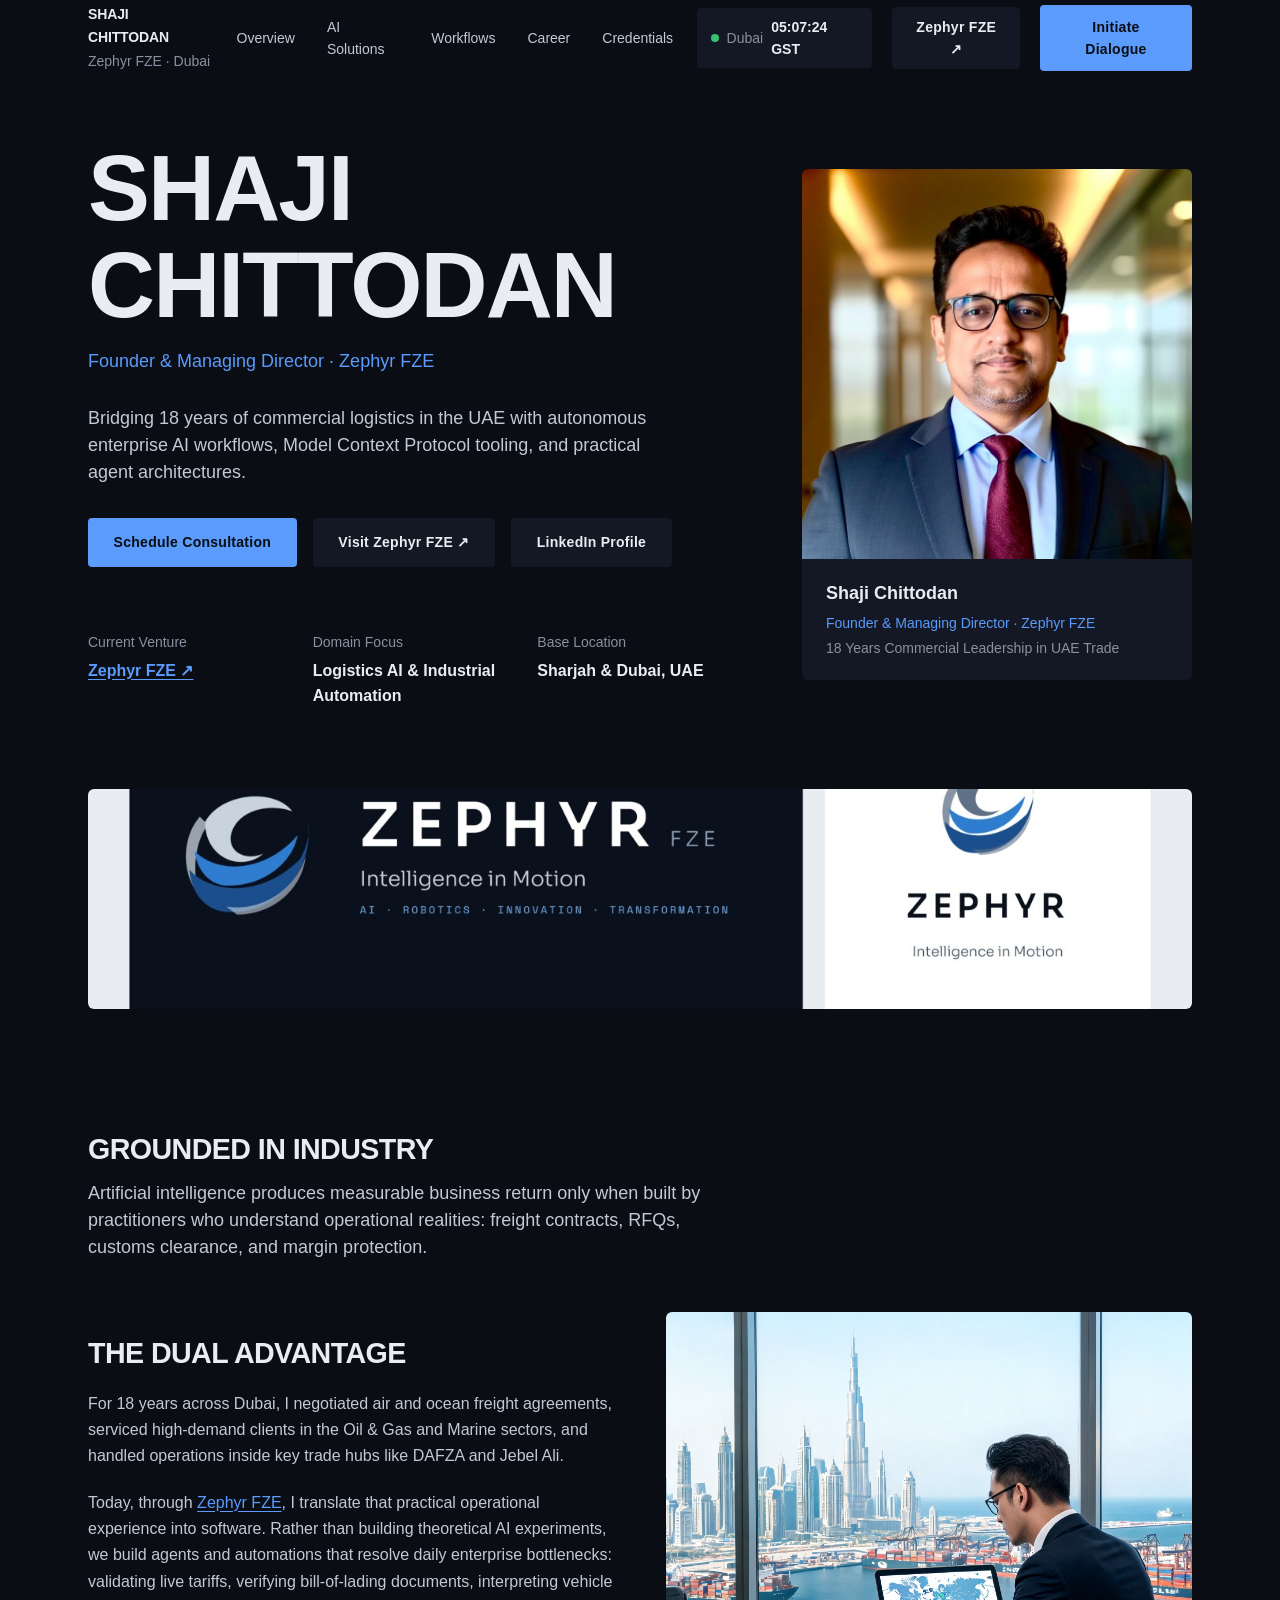
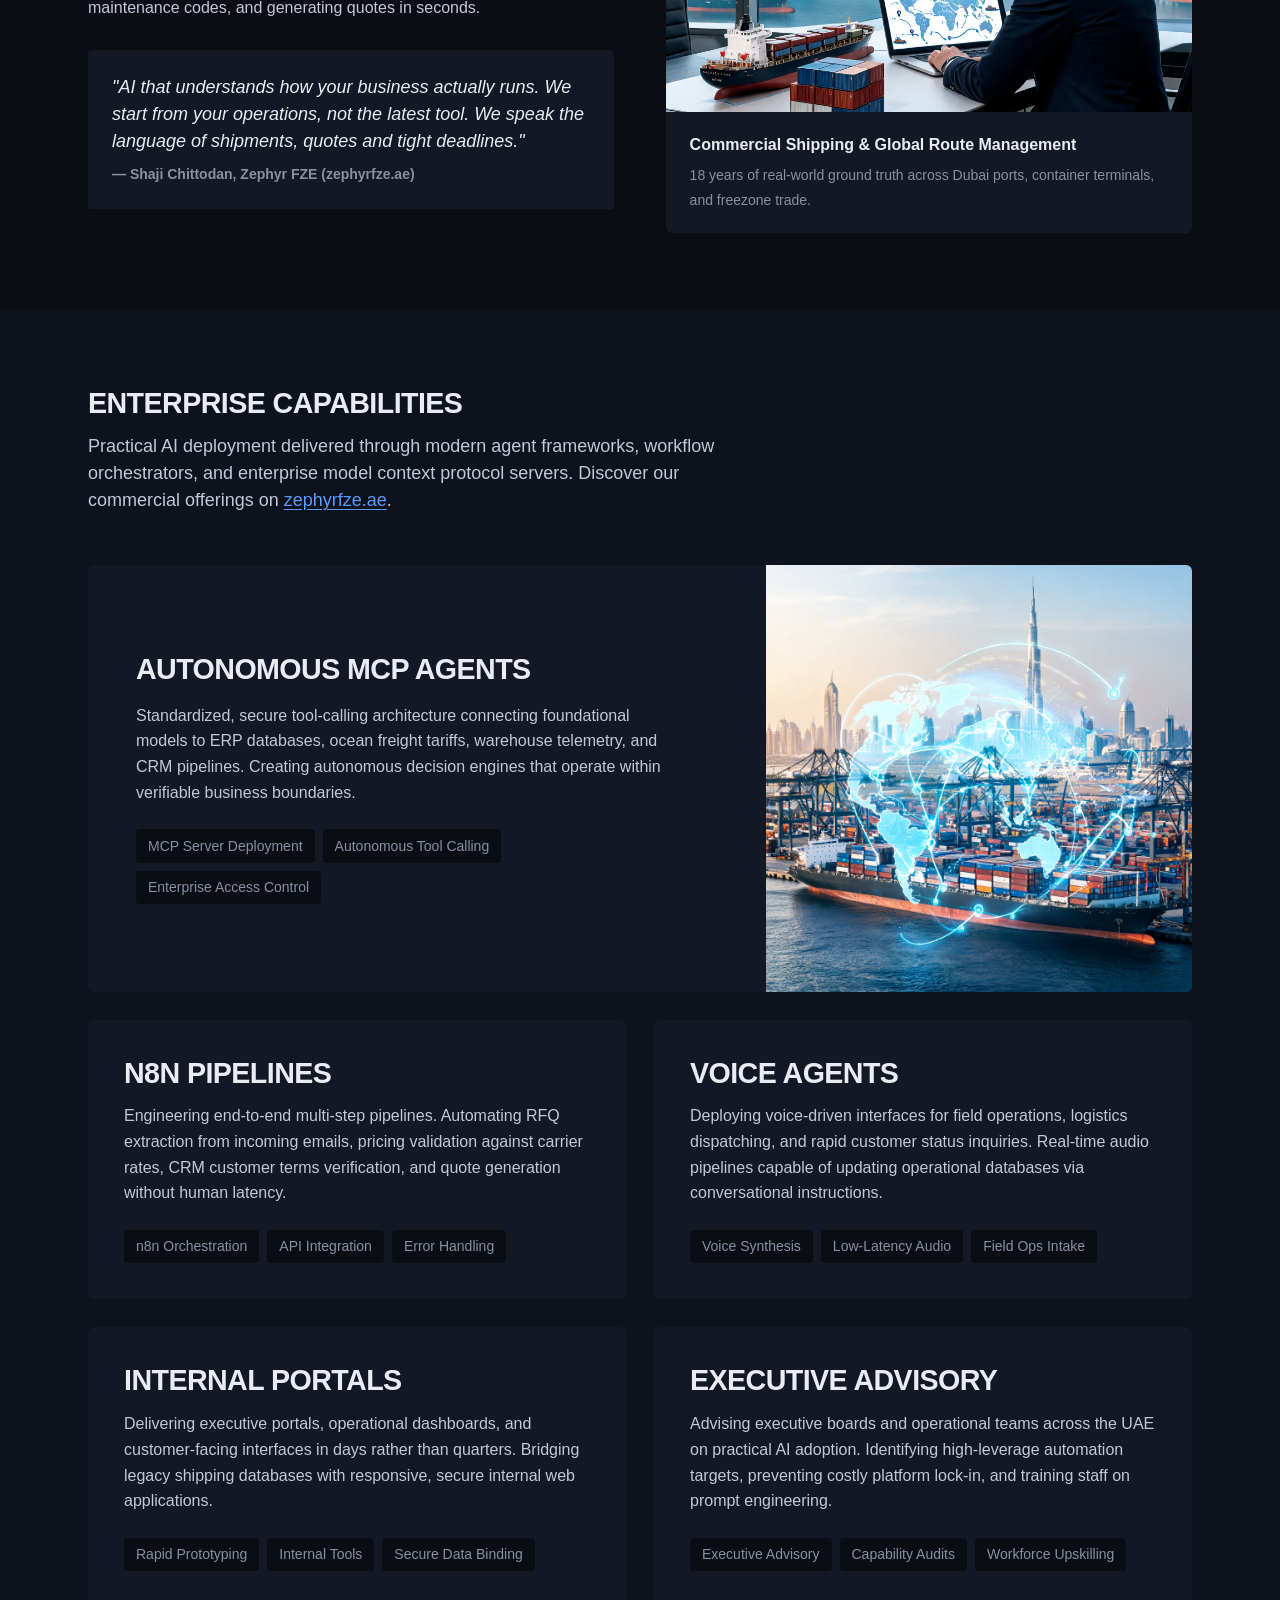
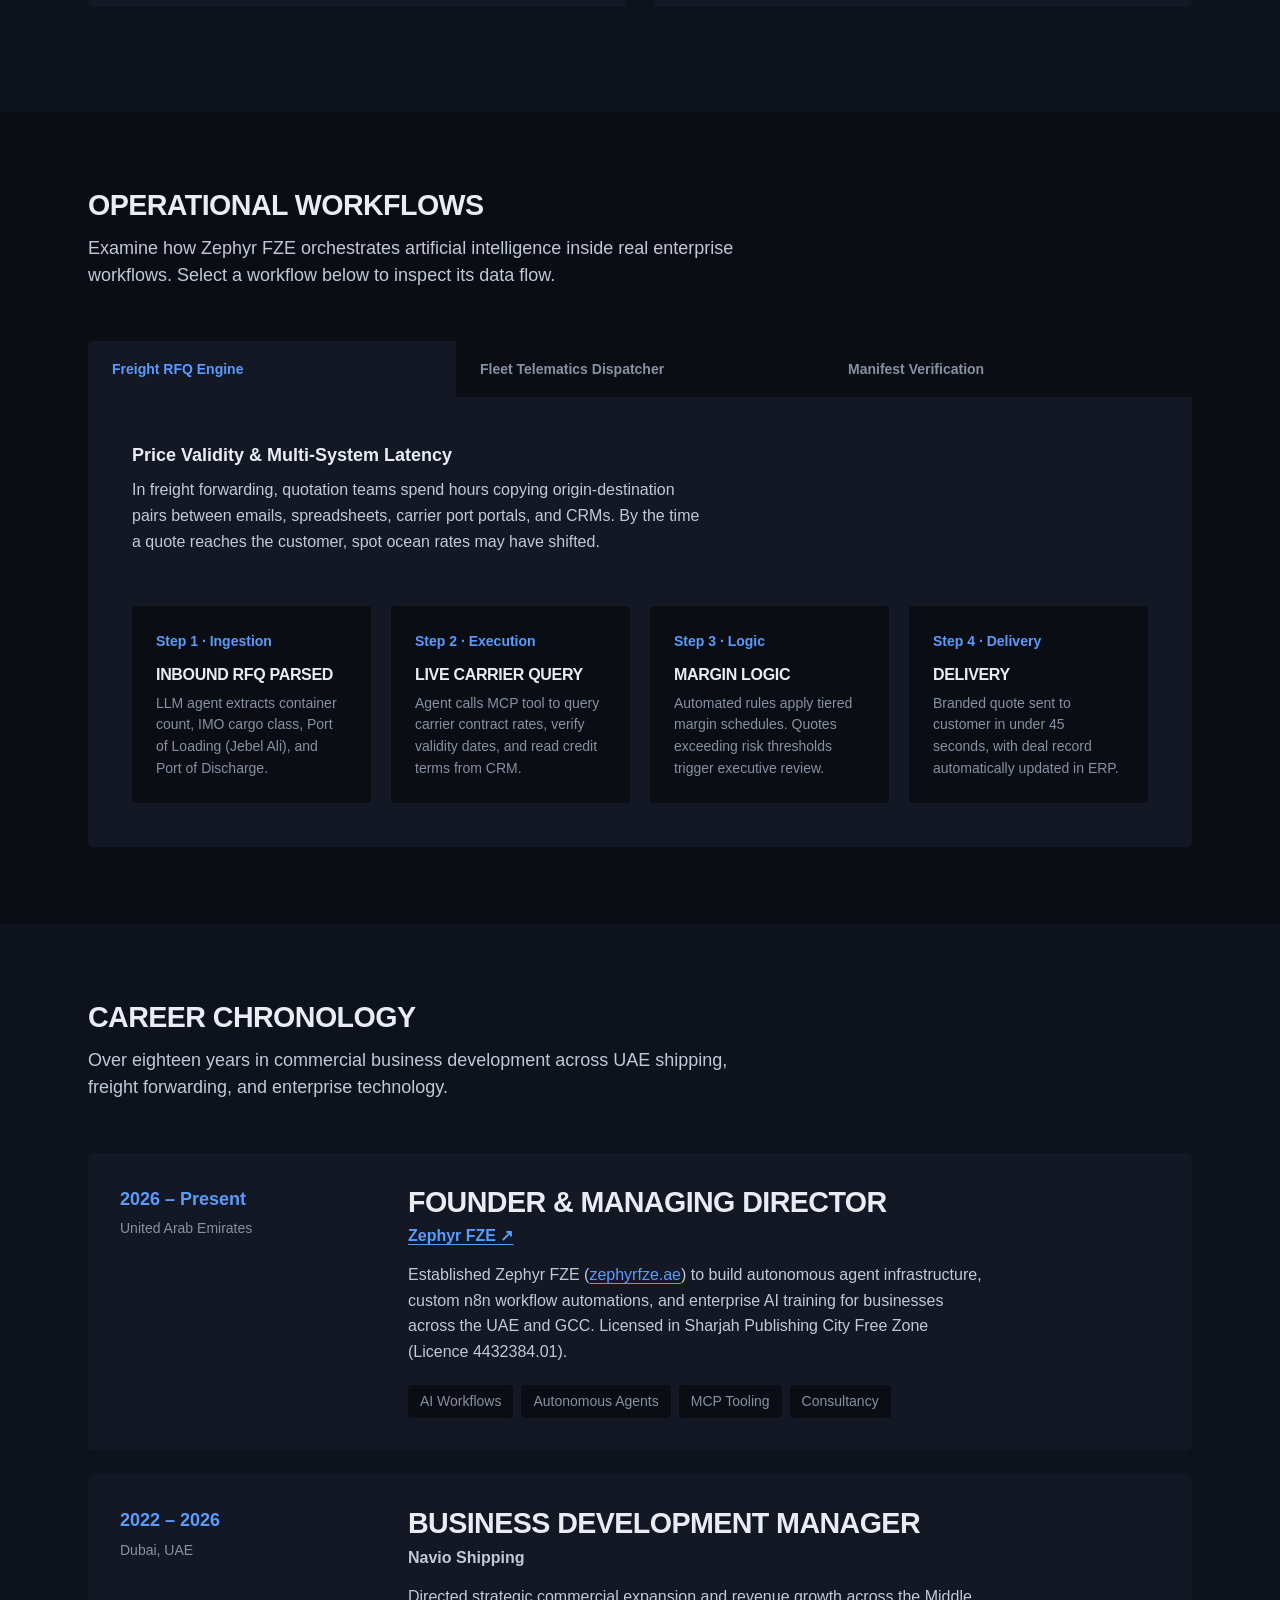
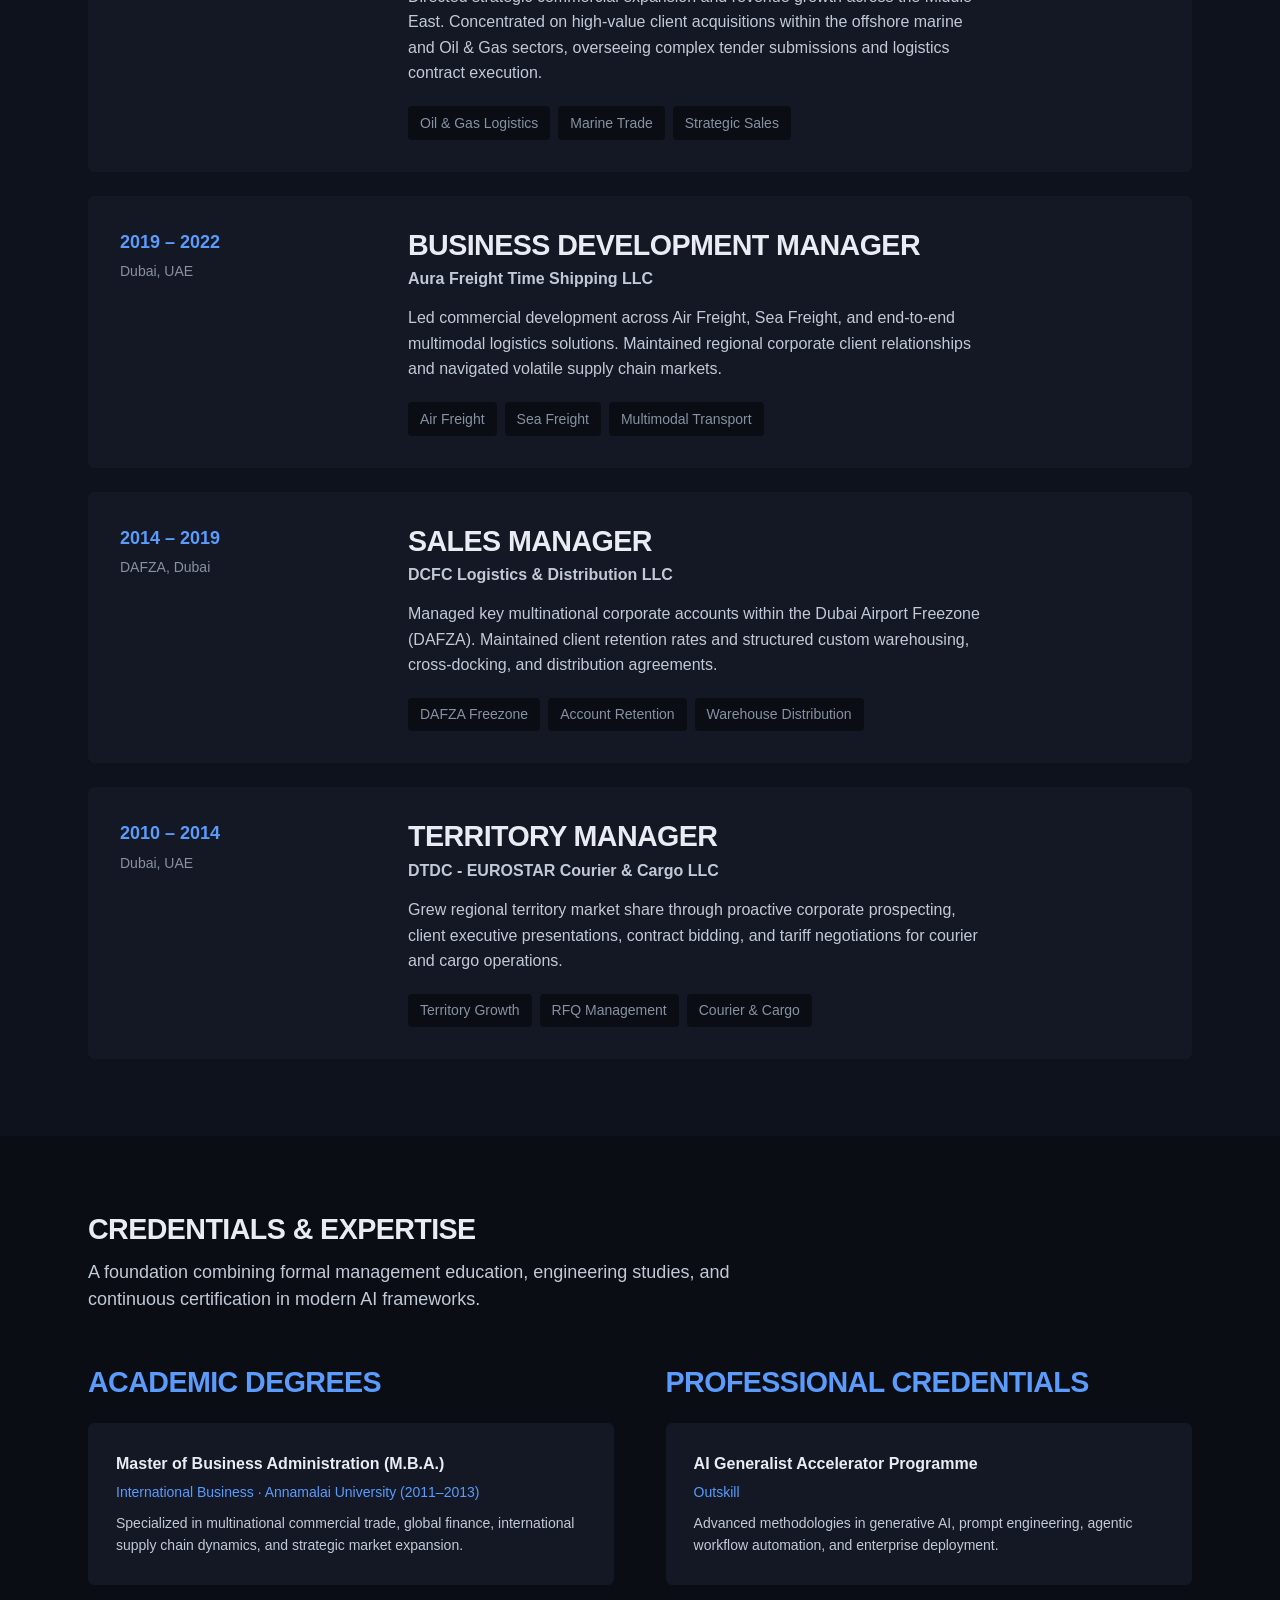
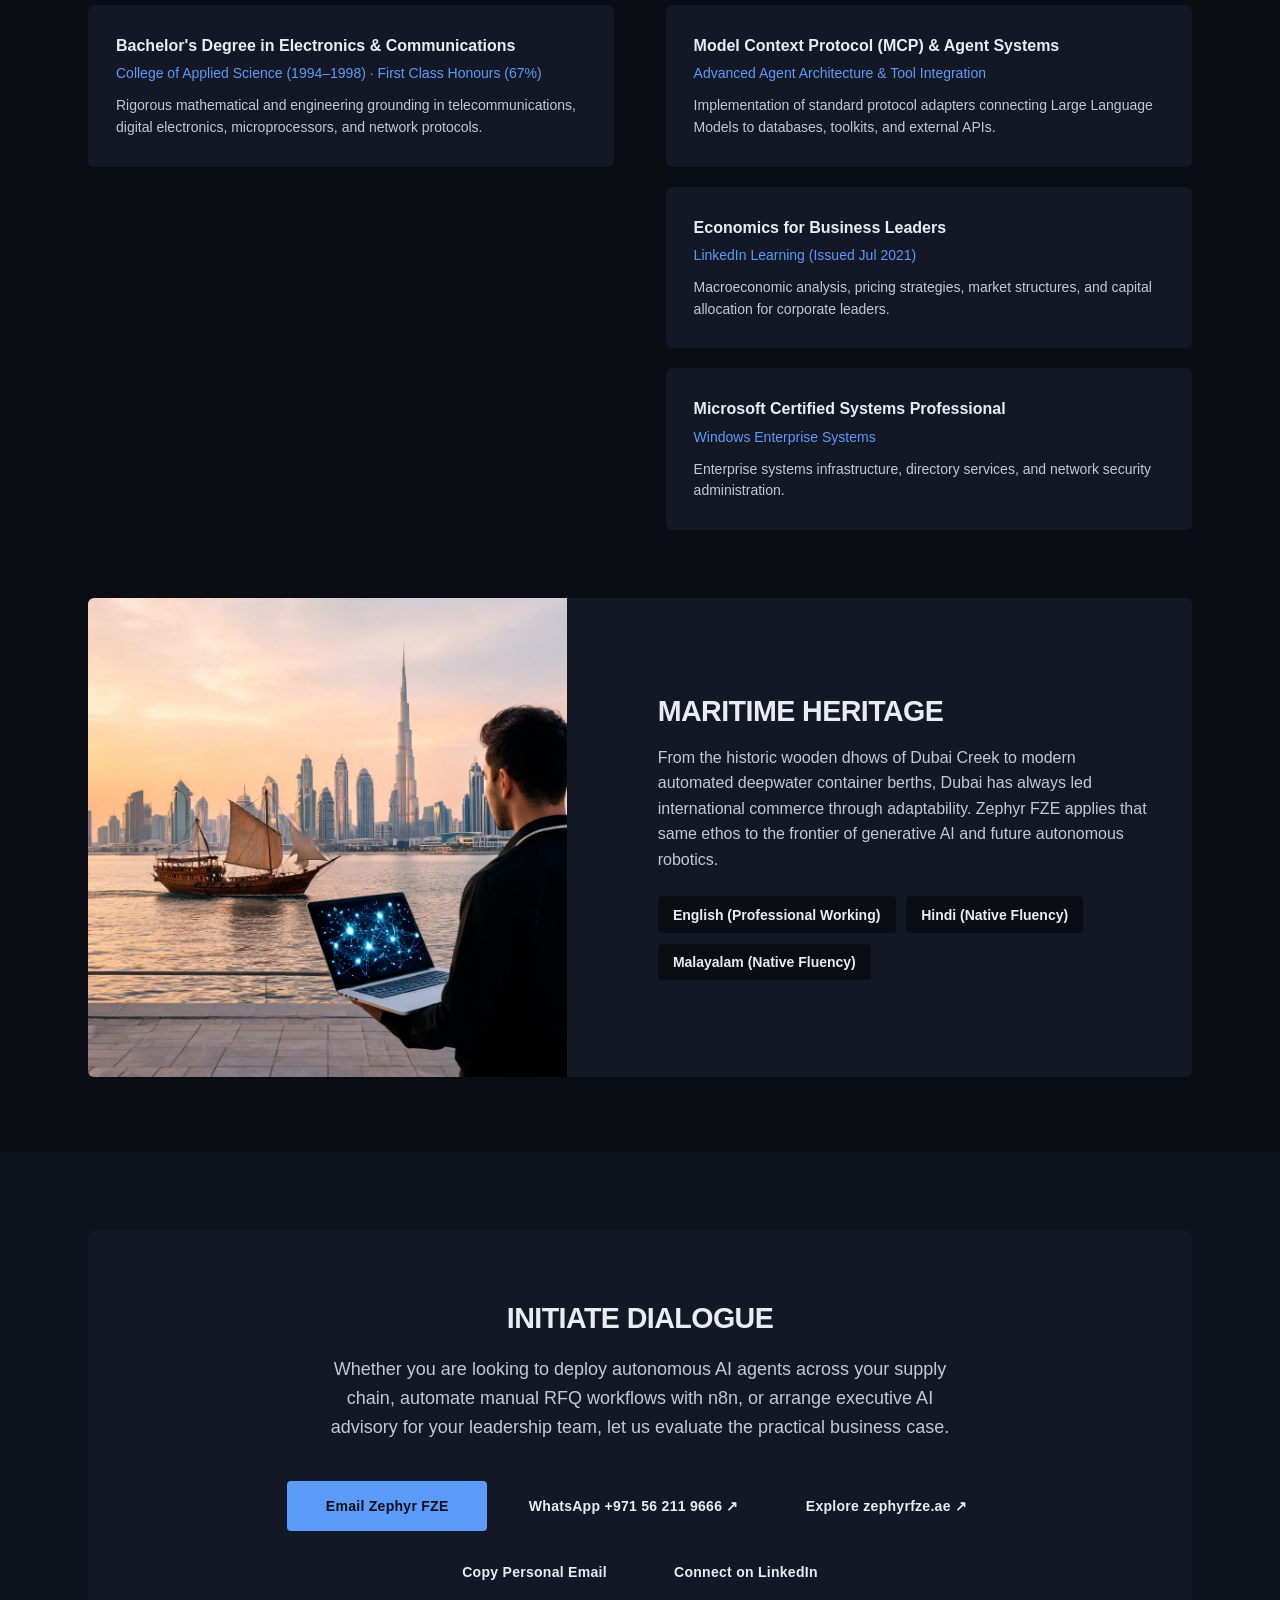
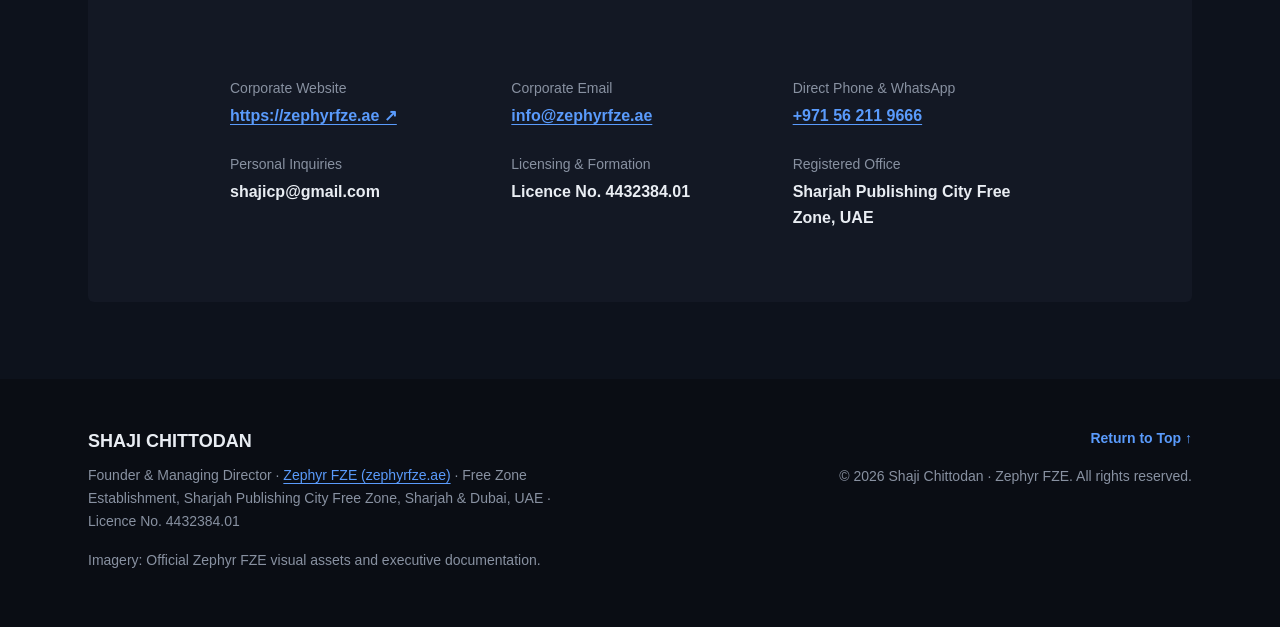
==== index.html @ 0ccccf5f "Initial portfolio commit" ====
<!DOCTYPE html>
<html lang="en">
<head>
  <meta charset="UTF-8">
  <meta name="viewport" content="width=device-width, initial-scale=1.0">
  <title>Shaji Chittodan | Founder & Managing Director, Zephyr FZE</title>
  <meta name="description" content="Portfolio of Shaji Chittodan: Founder of Zephyr FZE (https://zephyrfze.ae). Synthesizing 18 years of UAE logistics, maritime trade, and supply chain leadership with practical enterprise AI agents, automation, and workforce training.">
  
  <link rel="preconnect" href="https://api.fontshare.com">
  <link rel="preconnect" href="https://cdn.fontshare.com" crossorigin>
  <link href="https://api.fontshare.com/v2/css?f[]=panchang@700&display=swap" rel="stylesheet">
  <link href="https://api.fontshare.com/v2/css?f[]=switzer@400,500,600,700&display=swap" rel="stylesheet">
  
  <link rel="stylesheet" href="styles.css">
</head>
<body>

  <!-- Top Navigation Bar -->
  <header class="site-header">
    <div class="site-container header-inner">
      <a href="#hero" class="brand-link" aria-label="Shaji Chittodan Home">
        <span class="brand-title">SHAJI CHITTODAN</span>
        <span class="brand-sub">Zephyr FZE · Dubai</span>
      </a>

      <nav class="main-nav" aria-label="Main Navigation">
        <a href="#overview" class="nav-link">Overview</a>
        <a href="#systems" class="nav-link">AI Solutions</a>
        <a href="#workflows" class="nav-link">Workflows</a>
        <a href="#trajectory" class="nav-link">Career</a>
        <a href="#credentials" class="nav-link">Credentials</a>
      </nav>

      <div class="header-actions">
        <div class="time-widget" title="Current time in Dubai, United Arab Emirates">
          <span class="time-status-dot" aria-hidden="true"></span>
          <span class="time-city">Dubai</span>
          <time id="dubai-clock" class="time-digits">--:-- GST</time>
        </div>
        <a href="https://zephyrfze.ae" target="_blank" rel="noopener noreferrer" class="btn btn-secondary zephyr-btn">Zephyr FZE ↗</a>
        <a href="#contact" class="btn btn-primary nav-cta">Initiate Dialogue</a>
        <button class="mobile-toggle" id="mobile-toggle" aria-label="Toggle navigation menu" aria-expanded="false">
          <span class="toggle-bar"></span>
          <span class="toggle-bar"></span>
        </button>
      </div>
    </div>
  </header>

  <!-- Mobile Menu Drawer -->
  <div class="mobile-drawer" id="mobile-drawer" aria-hidden="true">
    <div class="site-container mobile-drawer-inner">
      <nav class="mobile-nav">
        <a href="#overview" class="mobile-link">Overview</a>
        <a href="#systems" class="mobile-link">AI Solutions</a>
        <a href="#workflows" class="mobile-link">Workflows</a>
        <a href="#trajectory" class="mobile-link">Career</a>
        <a href="#credentials" class="mobile-link">Credentials</a>
        <a href="https://zephyrfze.ae" target="_blank" rel="noopener noreferrer" class="mobile-link">Visit Zephyr FZE ↗</a>
        <a href="#contact" class="btn btn-primary mobile-cta">Initiate Dialogue</a>
      </nav>
    </div>
  </div>

  <main>
    <!-- Hero Section -->
    <section id="hero" class="hero-section">
      <div class="site-container hero-grid">
        <div class="hero-content">
          <h1 class="hero-title">SHAJI CHITTODAN</h1>
          <p class="hero-subtitle">Founder &amp; Managing Director · Zephyr FZE</p>
          <p class="hero-statement">
            Bridging 18 years of commercial logistics in the UAE with autonomous enterprise AI workflows, Model Context Protocol tooling, and practical agent architectures.
          </p>
          <div class="hero-actions">
            <a href="#contact" class="btn btn-primary">Schedule Consultation</a>
            <a href="https://zephyrfze.ae" target="_blank" rel="noopener noreferrer" class="btn btn-secondary">Visit Zephyr FZE ↗</a>
            <a href="https://www.linkedin.com/in/shaji-chittodan-1b359123/" target="_blank" rel="noopener noreferrer" class="btn btn-secondary">LinkedIn Profile</a>
          </div>
          <div class="hero-meta-strip">
            <div class="meta-item">
              <span class="meta-label">Current Venture</span>
              <span class="meta-val"><a href="https://zephyrfze.ae" target="_blank" rel="noopener noreferrer" class="inline-link">Zephyr FZE ↗</a></span>
            </div>
            <div class="meta-item">
              <span class="meta-label">Domain Focus</span>
              <span class="meta-val">Logistics AI & Industrial Automation</span>
            </div>
            <div class="meta-item">
              <span class="meta-label">Base Location</span>
              <span class="meta-val">Sharjah &amp; Dubai, UAE</span>
            </div>
          </div>
        </div>

        <div class="hero-visual">
          <div class="profile-card">
            <div class="profile-image-wrap">
              <img src="assets/shaji-profile.png" width="800" height="800" alt="Shaji Chittodan, Founder and Managing Director of Zephyr FZE" class="profile-img">
            </div>
            <div class="profile-caption">
              <div class="caption-name">Shaji Chittodan</div>
              <div class="caption-role">Founder & Managing Director · Zephyr FZE</div>
              <div class="caption-location">18 Years Commercial Leadership in UAE Trade</div>
            </div>
          </div>
        </div>
      </div>
    </section>

    <!-- Company Identity Banner -->
    <section class="banner-strip-section" aria-label="Zephyr FZE Official Identity">
      <div class="site-container">
        <a href="https://zephyrfze.ae" target="_blank" rel="noopener noreferrer" class="banner-link-wrapper" title="Open Zephyr FZE official website">
          <div class="banner-frame">
            <img src="assets/zephyr-banner.jpg" width="1400" height="350" alt="Zephyr FZE - Intelligence in Motion - AI, Robotics, Innovation, Transformation" class="banner-img" loading="lazy">
          </div>
        </a>
      </div>
    </section>

    <!-- Section 1: Overview & Industrial Grounding -->
    <section id="overview" class="section-block">
      <div class="site-container">
        <div class="section-header-split">
          <h2 class="section-heading">GROUNDED IN INDUSTRY</h2>
          <p class="section-intro">
            Artificial intelligence produces measurable business return only when built by practitioners who understand operational realities: freight contracts, RFQs, customs clearance, and margin protection.
          </p>
        </div>

        <div class="overview-grid">
          <div class="narrative-panel">
            <h3 class="panel-heading">THE DUAL ADVANTAGE</h3>
            <p class="panel-copy">
              For 18 years across Dubai, I negotiated air and ocean freight agreements, serviced high-demand clients in the Oil & Gas and Marine sectors, and handled operations inside key trade hubs like DAFZA and Jebel Ali.
            </p>
            <p class="panel-copy">
              Today, through <a href="https://zephyrfze.ae" target="_blank" rel="noopener noreferrer" class="inline-link">Zephyr FZE</a>, I translate that practical operational experience into software. Rather than building theoretical AI experiments, we build agents and automations that resolve daily enterprise bottlenecks: validating live tariffs, verifying bill-of-lading documents, interpreting vehicle maintenance codes, and generating quotes in seconds.
            </p>
            <div class="quote-box">
              <p class="quote-text">
                "AI that understands how your business actually runs. We start from your operations, not the latest tool. We speak the language of shipments, quotes and tight deadlines."
              </p>
              <cite class="quote-cite">— Shaji Chittodan, Zephyr FZE (zephyrfze.ae)</cite>
            </div>
          </div>

          <div class="editorial-media-panel">
            <div class="media-frame">
              <img src="assets/logistics-executive-office.jpg" width="1024" height="1024" alt="Commercial logistics executive managing global maritime shipping operations overlooking Dubai port" loading="lazy" class="editorial-img">
              <div class="media-caption">
                <span class="media-title">Commercial Shipping & Global Route Management</span>
                <span class="media-desc">18 years of real-world ground truth across Dubai ports, container terminals, and freezone trade.</span>
              </div>
            </div>
          </div>
        </div>
      </div>
    </section>

    <!-- Section 2: AI Capabilities & Technical Systems -->
    <section id="systems" class="section-block section-alt">
      <div class="site-container">
        <div class="section-header-split">
          <h2 class="section-heading">ENTERPRISE CAPABILITIES</h2>
          <p class="section-intro">
            Practical AI deployment delivered through modern agent frameworks, workflow orchestrators, and enterprise model context protocol servers. Discover our commercial offerings on <a href="https://zephyrfze.ae" target="_blank" rel="noopener noreferrer" class="inline-link">zephyrfze.ae</a>.
          </p>
        </div>

        <!-- Asymmetric Spotlight Layout -->
        <div class="spotlight-block">
          <div class="spotlight-body">
            <h3 class="spotlight-title">AUTONOMOUS MCP AGENTS</h3>
            <p class="spotlight-copy">
              Standardized, secure tool-calling architecture connecting foundational models to ERP databases, ocean freight tariffs, warehouse telemetry, and CRM pipelines. Creating autonomous decision engines that operate within verifiable business boundaries.
            </p>
            <div class="system-tags">
              <span class="tag">MCP Server Deployment</span>
              <span class="tag">Autonomous Tool Calling</span>
              <span class="tag">Enterprise Access Control</span>
            </div>
          </div>
          <div class="spotlight-visual">
            <img src="assets/global-port-network.jpg" width="1024" height="1024" alt="Global container port terminal connected to intelligent autonomous supply chain network" loading="lazy" class="spotlight-img">
          </div>
        </div>

        <!-- Two Wide Varied Rows -->
        <div class="systems-row-pair">
          <div class="system-card-wide">
            <h3 class="system-title">N8N PIPELINES</h3>
            <p class="system-copy">
              Engineering end-to-end multi-step pipelines. Automating RFQ extraction from incoming emails, pricing validation against carrier rates, CRM customer terms verification, and quote generation without human latency.
            </p>
            <div class="system-tags">
              <span class="tag">n8n Orchestration</span>
              <span class="tag">API Integration</span>
              <span class="tag">Error Handling</span>
            </div>
          </div>

          <div class="system-card-wide">
            <h3 class="system-title">VOICE AGENTS</h3>
            <p class="system-copy">
              Deploying voice-driven interfaces for field operations, logistics dispatching, and rapid customer status inquiries. Real-time audio pipelines capable of updating operational databases via conversational instructions.
            </p>
            <div class="system-tags">
              <span class="tag">Voice Synthesis</span>
              <span class="tag">Low-Latency Audio</span>
              <span class="tag">Field Ops Intake</span>
            </div>
          </div>
        </div>

        <div class="systems-row-pair">
          <div class="system-card-wide">
            <h3 class="system-title">INTERNAL PORTALS</h3>
            <p class="system-copy">
              Delivering executive portals, operational dashboards, and customer-facing interfaces in days rather than quarters. Bridging legacy shipping databases with responsive, secure internal web applications.
            </p>
            <div class="system-tags">
              <span class="tag">Rapid Prototyping</span>
              <span class="tag">Internal Tools</span>
              <span class="tag">Secure Data Binding</span>
            </div>
          </div>

          <div class="system-card-wide">
            <h3 class="system-title">EXECUTIVE ADVISORY</h3>
            <p class="system-copy">
              Advising executive boards and operational teams across the UAE on practical AI adoption. Identifying high-leverage automation targets, preventing costly platform lock-in, and training staff on prompt engineering.
            </p>
            <div class="system-tags">
              <span class="tag">Executive Advisory</span>
              <span class="tag">Capability Audits</span>
              <span class="tag">Workforce Upskilling</span>
            </div>
          </div>
        </div>
      </div>
    </section>

    <!-- Section 3: Interactive Workflows & Operational Use Cases -->
    <section id="workflows" class="section-block">
      <div class="site-container">
        <div class="section-header-split">
          <h2 class="section-heading">OPERATIONAL WORKFLOWS</h2>
          <p class="section-intro">
            Examine how Zephyr FZE orchestrates artificial intelligence inside real enterprise workflows. Select a workflow below to inspect its data flow.
          </p>
        </div>

        <div class="workflow-workbench">
          <div class="workflow-tabs" role="tablist" aria-label="Operational Scenarios">
            <button class="workflow-tab active" id="tab-rfq" role="tab" aria-selected="true" aria-controls="panel-rfq" data-target="panel-rfq">
              Freight RFQ Engine
            </button>
            <button class="workflow-tab" id="tab-fleet" role="tab" aria-selected="false" aria-controls="panel-fleet" data-target="panel-fleet">
              Fleet Telematics Dispatcher
            </button>
            <button class="workflow-tab" id="tab-manifest" role="tab" aria-selected="false" aria-controls="panel-manifest" data-target="panel-manifest">
              Manifest Verification
            </button>
          </div>

          <!-- Scenario 1: RFQ Engine -->
          <div class="workflow-panel active" id="panel-rfq" role="tabpanel" aria-labelledby="tab-rfq">
            <div class="scenario-summary">
              <div class="scenario-title">Price Validity & Multi-System Latency</div>
              <p class="scenario-text">
                In freight forwarding, quotation teams spend hours copying origin-destination pairs between emails, spreadsheets, carrier port portals, and CRMs. By the time a quote reaches the customer, spot ocean rates may have shifted.
              </p>
            </div>

            <div class="flow-sequence">
              <div class="flow-step">
                <span class="flow-indicator">Step 1 · Ingestion</span>
                <h4 class="flow-title">INBOUND RFQ PARSED</h4>
                <p class="flow-desc">LLM agent extracts container count, IMO cargo class, Port of Loading (Jebel Ali), and Port of Discharge.</p>
              </div>

              <div class="flow-step">
                <span class="flow-indicator">Step 2 · Execution</span>
                <h4 class="flow-title">LIVE CARRIER QUERY</h4>
                <p class="flow-desc">Agent calls MCP tool to query carrier contract rates, verify validity dates, and read credit terms from CRM.</p>
              </div>

              <div class="flow-step">
                <span class="flow-indicator">Step 3 · Logic</span>
                <h4 class="flow-title">MARGIN LOGIC</h4>
                <p class="flow-desc">Automated rules apply tiered margin schedules. Quotes exceeding risk thresholds trigger executive review.</p>
              </div>

              <div class="flow-step">
                <span class="flow-indicator">Step 4 · Delivery</span>
                <h4 class="flow-title">DELIVERY</h4>
                <p class="flow-desc">Branded quote sent to customer in under 45 seconds, with deal record automatically updated in ERP.</p>
              </div>
            </div>
          </div>

          <!-- Scenario 2: Fleet Telematics -->
          <div class="workflow-panel" id="panel-fleet" role="tabpanel" aria-labelledby="tab-fleet" hidden>
            <div class="scenario-summary">
              <div class="scenario-title">Telematics Alert Fatigue</div>
              <p class="scenario-text">
                Fleet sensors trigger hundreds of diagnostic warnings weekly. Without automation, maintenance schedulers miss critical engine fault codes until an asset breaks down mid-transit.
              </p>
            </div>

            <div class="flow-sequence">
              <div class="flow-step">
                <span class="flow-indicator">Step 1 · Event</span>
                <h4 class="flow-title">TELEMATICS WEBHOOK</h4>
                <p class="flow-desc">Vehicle telematics pushes J1939 engine diagnostic code via webhook to n8n listener pipeline.</p>
              </div>

              <div class="flow-step">
                <span class="flow-indicator">Step 2 · Lookup</span>
                <h4 class="flow-title">BULLETIN SEARCH</h4>
                <p class="flow-desc">AI agent cross-references manufacturer technical bulletin to evaluate failure severity and road-safety impact.</p>
              </div>

              <div class="flow-step">
                <span class="flow-indicator">Step 3 · Parts</span>
                <h4 class="flow-title">PARTS RESERVATION</h4>
                <p class="flow-desc">If code indicates critical transmission wear, agent generates workshop maintenance ticket and checks spare parts inventory.</p>
              </div>

              <div class="flow-step">
                <span class="flow-indicator">Step 4 · Routing</span>
                <h4 class="flow-title">DISPATCH ROUTING</h4>
                <p class="flow-desc">Dispatch console updates fleet status automatically; driver receives SMS route redirect to service bay.</p>
              </div>
            </div>
          </div>

          <!-- Scenario 3: Manifest Verification -->
          <div class="workflow-panel" id="panel-manifest" role="tabpanel" aria-labelledby="tab-manifest" hidden>
            <div class="scenario-summary">
              <div class="scenario-title">Hazardous Cargo Regulatory Friction</div>
              <p class="scenario-text">
                Offshore oil and marine shipments require exact alignment across material safety data sheets (MSDS), commercial invoices, and customs manifests. Any discrepancy triggers port detention penalties.
              </p>
            </div>

            <div class="flow-sequence">
              <div class="flow-step">
                <span class="flow-indicator">Step 1 · Ingestion</span>
                <h4 class="flow-title">DOCUMENT PARSING</h4>
                <p class="flow-desc">Vision LLM ingests supplier PDF bills of lading, packing lists, and chemical safety data sheets.</p>
              </div>

              <div class="flow-step">
                <span class="flow-indicator">Step 2 · Validation</span>
                <h4 class="flow-title">DISCREPANCY AUDIT</h4>
                <p class="flow-desc">Agent validates UN dangerous goods numbers, gross weight conversions, and consignee tax IDs across all forms.</p>
              </div>

              <div class="flow-step">
                <span class="flow-indicator">Step 3 · Audit</span>
                <h4 class="flow-title">CUSTOMS CHECK</h4>
                <p class="flow-desc">System verifies documentation requirements against UAE Ministry of Energy & Infrastructure guidelines.</p>
              </div>

              <div class="flow-step">
                <span class="flow-indicator">Step 4 · Clearance</span>
                <h4 class="flow-title">CLEARANCE PACK</h4>
                <p class="flow-desc">Verified documentation package delivered to customs clearance agents with full discrepancy audit log.</p>
              </div>
            </div>
          </div>
        </div>
      </div>
    </section>

    <!-- Section 4: Professional Trajectory & Chronology -->
    <section id="trajectory" class="section-block section-alt">
      <div class="site-container">
        <div class="section-header-split">
          <h2 class="section-heading">CAREER CHRONOLOGY</h2>
          <p class="section-intro">
            Over eighteen years in commercial business development across UAE shipping, freight forwarding, and enterprise technology.
          </p>
        </div>

        <div class="timeline-stack">
          <div class="timeline-row">
            <div class="timeline-period">
              <span class="period-dates">2026 – Present</span>
              <span class="period-loc">United Arab Emirates</span>
            </div>
            <div class="timeline-detail">
              <h3 class="timeline-title">FOUNDER &amp; MANAGING DIRECTOR</h3>
              <div class="timeline-company"><a href="https://zephyrfze.ae" target="_blank" rel="noopener noreferrer" class="inline-link">Zephyr FZE ↗</a></div>
              <p class="timeline-desc">
                Established Zephyr FZE (<a href="https://zephyrfze.ae" target="_blank" rel="noopener noreferrer" class="inline-link">zephyrfze.ae</a>) to build autonomous agent infrastructure, custom n8n workflow automations, and enterprise AI training for businesses across the UAE and GCC. Licensed in Sharjah Publishing City Free Zone (Licence 4432384.01).
              </p>
              <div class="timeline-tags">
                <span class="tag">AI Workflows</span>
                <span class="tag">Autonomous Agents</span>
                <span class="tag">MCP Tooling</span>
                <span class="tag">Consultancy</span>
              </div>
            </div>
          </div>

          <div class="timeline-row">
            <div class="timeline-period">
              <span class="period-dates">2022 – 2026</span>
              <span class="period-loc">Dubai, UAE</span>
            </div>
            <div class="timeline-detail">
              <h3 class="timeline-title">BUSINESS DEVELOPMENT MANAGER</h3>
              <div class="timeline-company">Navio Shipping</div>
              <p class="timeline-desc">
                Directed strategic commercial expansion and revenue growth across the Middle East. Concentrated on high-value client acquisitions within the offshore marine and Oil & Gas sectors, overseeing complex tender submissions and logistics contract execution.
              </p>
              <div class="timeline-tags">
                <span class="tag">Oil & Gas Logistics</span>
                <span class="tag">Marine Trade</span>
                <span class="tag">Strategic Sales</span>
              </div>
            </div>
          </div>

          <div class="timeline-row">
            <div class="timeline-period">
              <span class="period-dates">2019 – 2022</span>
              <span class="period-loc">Dubai, UAE</span>
            </div>
            <div class="timeline-detail">
              <h3 class="timeline-title">BUSINESS DEVELOPMENT MANAGER</h3>
              <div class="timeline-company">Aura Freight Time Shipping LLC</div>
              <p class="timeline-desc">
                Led commercial development across Air Freight, Sea Freight, and end-to-end multimodal logistics solutions. Maintained regional corporate client relationships and navigated volatile supply chain markets.
              </p>
              <div class="timeline-tags">
                <span class="tag">Air Freight</span>
                <span class="tag">Sea Freight</span>
                <span class="tag">Multimodal Transport</span>
              </div>
            </div>
          </div>

          <div class="timeline-row">
            <div class="timeline-period">
              <span class="period-dates">2014 – 2019</span>
              <span class="period-loc">DAFZA, Dubai</span>
            </div>
            <div class="timeline-detail">
              <h3 class="timeline-title">SALES MANAGER</h3>
              <div class="timeline-company">DCFC Logistics & Distribution LLC</div>
              <p class="timeline-desc">
                Managed key multinational corporate accounts within the Dubai Airport Freezone (DAFZA). Maintained client retention rates and structured custom warehousing, cross-docking, and distribution agreements.
              </p>
              <div class="timeline-tags">
                <span class="tag">DAFZA Freezone</span>
                <span class="tag">Account Retention</span>
                <span class="tag">Warehouse Distribution</span>
              </div>
            </div>
          </div>

          <div class="timeline-row">
            <div class="timeline-period">
              <span class="period-dates">2010 – 2014</span>
              <span class="period-loc">Dubai, UAE</span>
            </div>
            <div class="timeline-detail">
              <h3 class="timeline-title">TERRITORY MANAGER</h3>
              <div class="timeline-company">DTDC - EUROSTAR Courier & Cargo LLC</div>
              <p class="timeline-desc">
                Grew regional territory market share through proactive corporate prospecting, client executive presentations, contract bidding, and tariff negotiations for courier and cargo operations.
              </p>
              <div class="timeline-tags">
                <span class="tag">Territory Growth</span>
                <span class="tag">RFQ Management</span>
                <span class="tag">Courier & Cargo</span>
              </div>
            </div>
          </div>
        </div>
      </div>
    </section>

    <!-- Section 5: Academic Foundation & Credentials -->
    <section id="credentials" class="section-block">
      <div class="site-container">
        <div class="section-header-split">
          <h2 class="section-heading">CREDENTIALS & EXPERTISE</h2>
          <p class="section-intro">
            A foundation combining formal management education, engineering studies, and continuous certification in modern AI frameworks.
          </p>
        </div>

        <div class="credentials-layout">
          <div class="credential-col">
            <h3 class="col-title">ACADEMIC DEGREES</h3>
            
            <div class="credential-item">
              <div class="credential-head">Master of Business Administration (M.B.A.)</div>
              <div class="credential-sub">International Business · Annamalai University (2011–2013)</div>
              <p class="credential-text">
                Specialized in multinational commercial trade, global finance, international supply chain dynamics, and strategic market expansion.
              </p>
            </div>

            <div class="credential-item">
              <div class="credential-head">Bachelor's Degree in Electronics & Communications</div>
              <div class="credential-sub">College of Applied Science (1994–1998) · First Class Honours (67%)</div>
              <p class="credential-text">
                Rigorous mathematical and engineering grounding in telecommunications, digital electronics, microprocessors, and network protocols.
              </p>
            </div>
          </div>

          <div class="credential-col">
            <h3 class="col-title">PROFESSIONAL CREDENTIALS</h3>

            <div class="credential-item">
              <div class="credential-head">AI Generalist Accelerator Programme</div>
              <div class="credential-sub">Outskill</div>
              <p class="credential-text">
                Advanced methodologies in generative AI, prompt engineering, agentic workflow automation, and enterprise deployment.
              </p>
            </div>

            <div class="credential-item">
              <div class="credential-head">Model Context Protocol (MCP) & Agent Systems</div>
              <div class="credential-sub">Advanced Agent Architecture & Tool Integration</div>
              <p class="credential-text">
                Implementation of standard protocol adapters connecting Large Language Models to databases, toolkits, and external APIs.
              </p>
            </div>

            <div class="credential-item">
              <div class="credential-head">Economics for Business Leaders</div>
              <div class="credential-sub">LinkedIn Learning (Issued Jul 2021)</div>
              <p class="credential-text">
                Macroeconomic analysis, pricing strategies, market structures, and capital allocation for corporate leaders.
              </p>
            </div>

            <div class="credential-item">
              <div class="credential-head">Microsoft Certified Systems Professional</div>
              <div class="credential-sub">Windows Enterprise Systems</div>
              <p class="credential-text">
                Enterprise systems infrastructure, directory services, and network security administration.
              </p>
            </div>
          </div>
        </div>

        <!-- Languages & Historical Roots Banner -->
        <div class="dhow-heritage-block">
          <div class="heritage-image-wrap">
            <img src="assets/dubai-heritage-ai.jpg" width="1024" height="1024" alt="Historic Dubai Creek trading dhow juxtaposed with modern Dubai skyline and AI computing" loading="lazy" class="heritage-img">
          </div>
          <div class="heritage-text-wrap">
            <h3 class="heritage-title">MARITIME HERITAGE</h3>
            <p class="heritage-copy">
              From the historic wooden dhows of Dubai Creek to modern automated deepwater container berths, Dubai has always led international commerce through adaptability. Zephyr FZE applies that same ethos to the frontier of generative AI and future autonomous robotics.
            </p>
            <div class="lang-strip">
              <span class="lang-badge">English (Professional Working)</span>
              <span class="lang-badge">Hindi (Native Fluency)</span>
              <span class="lang-badge">Malayalam (Native Fluency)</span>
            </div>
          </div>
        </div>
      </div>
    </section>

    <!-- Section 6: Consultation & Contact -->
    <section id="contact" class="section-block section-alt">
      <div class="site-container">
        <div class="contact-card">
          <div class="contact-body">
            <h2 class="contact-title">INITIATE DIALOGUE</h2>
            <p class="contact-lead">
              Whether you are looking to deploy autonomous AI agents across your supply chain, automate manual RFQ workflows with n8n, or arrange executive AI advisory for your leadership team, let us evaluate the practical business case.
            </p>

            <div class="contact-options">
              <a href="mailto:info@zephyrfze.ae?subject=Inquiry%20regarding%20Zephyr%20FZE%20AI%20Solutions" class="btn btn-primary contact-cta">
                Email Zephyr FZE
              </a>
              <a href="https://wa.me/971562119666" target="_blank" rel="noopener noreferrer" class="btn btn-secondary">
                WhatsApp +971 56 211 9666 ↗
              </a>
              <a href="https://zephyrfze.ae" target="_blank" rel="noopener noreferrer" class="btn btn-secondary">
                Explore zephyrfze.ae ↗
              </a>
              <button class="btn btn-secondary" id="copy-email-btn" data-email="shajicp@gmail.com">
                <span id="copy-btn-text">Copy Personal Email</span>
              </button>
              <a href="https://www.linkedin.com/in/shaji-chittodan-1b359123/" target="_blank" rel="noopener noreferrer" class="btn btn-secondary">
                Connect on LinkedIn
              </a>
            </div>

            <div class="contact-details-grid">
              <div class="detail-cell">
                <span class="detail-label">Corporate Website</span>
                <span class="detail-val"><a href="https://zephyrfze.ae" target="_blank" rel="noopener noreferrer" class="inline-link">https://zephyrfze.ae ↗</a></span>
              </div>
              <div class="detail-cell">
                <span class="detail-label">Corporate Email</span>
                <span class="detail-val"><a href="mailto:info@zephyrfze.ae" class="inline-link">info@zephyrfze.ae</a></span>
              </div>
              <div class="detail-cell">
                <span class="detail-label">Direct Phone & WhatsApp</span>
                <span class="detail-val"><a href="https://wa.me/971562119666" target="_blank" rel="noopener noreferrer" class="inline-link">+971 56 211 9666</a></span>
              </div>
              <div class="detail-cell">
                <span class="detail-label">Personal Inquiries</span>
                <span class="detail-val">shajicp@gmail.com</span>
              </div>
              <div class="detail-cell">
                <span class="detail-label">Licensing & Formation</span>
                <span class="detail-val">Licence No. 4432384.01</span>
              </div>
              <div class="detail-cell">
                <span class="detail-label">Registered Office</span>
                <span class="detail-val">Sharjah Publishing City Free Zone, UAE</span>
              </div>
            </div>
          </div>
        </div>
      </div>
    </section>
  </main>

  <!-- Site Footer -->
  <footer class="site-footer">
    <div class="site-container footer-inner">
      <div class="footer-left">
        <div class="footer-brand">SHAJI CHITTODAN</div>
        <p class="footer-copy">Founder & Managing Director · <a href="https://zephyrfze.ae" target="_blank" rel="noopener noreferrer" class="inline-link">Zephyr FZE (zephyrfze.ae)</a> · Free Zone Establishment, Sharjah Publishing City Free Zone, Sharjah &amp; Dubai, UAE · Licence No. 4432384.01</p>
        <p class="credits">
          Imagery: Official Zephyr FZE visual assets and executive documentation.
        </p>
      </div>

      <div class="footer-right">
        <a href="#hero" class="back-to-top" aria-label="Return to top of page">Return to Top ↑</a>
        <div class="footer-year">© 2026 Shaji Chittodan · Zephyr FZE. All rights reserved.</div>
      </div>
    </div>
  </footer>

  <script src="app.js"></script>
</body>
</html>
---- styles.css ----
/* ==========================================================================
   SHAJI CHITTODAN EXECUTIVE PORTFOLIO
   Art Direction: The Dark Room (Night & Cornflower)
   Type: Panchang / Switzer (via Fontshare)
   ========================================================================== */

/* Design Tokens */
:root {
  --color-ground: #0a0d14;
  --color-ground-alt: #0d121c;
  --color-surface: #131824;
  --color-surface-hover: #1b2333;
  --color-surface-active: #222c40;
  
  --color-ink: #e9edf3;
  --color-ink-secondary: #c2c9d6;
  --color-muted: #8891a1;
  
  --color-accent: #5a9bfc;
  --color-accent-hover: #74adff;
  --color-accent-ink: #0a0d14;
  
  --font-display: 'Panchang', sans-serif;
  --font-body: 'Switzer', -apple-system, BlinkMacSystemFont, "Segoe UI", Roboto, sans-serif;
  
  /* Five strict scale steps: Display is dominant focal point (>85px on desktop) */
  --step-display: clamp(3.2rem, 2.2rem + 4.5vw, 5.8rem);
  --step-head: clamp(1.35rem, 1.15rem + 0.8vw, 1.85rem);
  --step-lead: 1.125rem;
  --step-body: 1rem;       /* 16px */
  --step-small: 0.875rem;   /* 14px */
  
  --container-max: 1200px;
  --page-padding: clamp(1.25rem, 4vw, 3rem);
  
  --transition-fast: 0.18s ease;
  --transition-mid: 0.28s ease;
}

/* Reset & Base Rules */
*, *::before, *::after {
  box-sizing: border-box;
  margin: 0;
  padding: 0;
}

html {
  font-size: 16px;
  scroll-behavior: smooth;
  background-color: var(--color-ground);
  color: var(--color-ink);
  -webkit-font-smoothing: antialiased;
  -moz-osx-font-smoothing: grayscale;
}

body {
  font-family: var(--font-body);
  font-size: var(--step-body);
  line-height: 1.6;
  background-color: var(--color-ground);
  color: var(--color-ink);
  overflow-x: hidden;
}

/* Typography Defaults */
h1, h2, h3, h4 {
  font-family: var(--font-display);
  font-weight: 700;
  letter-spacing: -0.02em;
  color: var(--color-ink);
  text-transform: uppercase;
}

p {
  font-size: var(--step-body);
  color: var(--color-ink-secondary);
  max-width: 65ch;
  line-height: 1.65;
}

a {
  color: inherit;
  text-decoration: none;
  transition: color var(--transition-fast);
}

img {
  display: block;
  max-width: 100%;
  height: auto;
}

button {
  font-family: inherit;
  cursor: pointer;
  border: none;
  background: none;
}

/* Structural Container */
.site-container {
  width: 100%;
  max-width: var(--container-max);
  margin-inline: auto;
  padding-inline: var(--page-padding);
}

/* ==========================================================================
   Motion Layer
   ========================================================================== */
@keyframes enterUp {
  from {
    opacity: 0;
    transform: translateY(16px);
  }
  to {
    opacity: 1;
    transform: translateY(0);
  }
}

@keyframes pulseDot {
  0%, 100% {
    opacity: 1;
    transform: scale(1);
  }
  50% {
    opacity: 0.4;
    transform: scale(0.85);
  }
}

.hero-title {
  animation: enterUp 0.6s ease-out forwards;
}

.hero-subtitle {
  animation: enterUp 0.7s ease-out forwards;
}

.hero-statement {
  animation: enterUp 0.8s ease-out forwards;
}

.hero-actions {
  animation: enterUp 0.9s ease-out forwards;
}

.profile-card {
  animation: enterUp 0.85s ease-out forwards;
}

.banner-frame {
  animation: enterUp 1s ease-out forwards;
}

.narrative-panel {
  animation: enterUp 1s ease-out forwards;
}

.media-frame {
  animation: enterUp 1.05s ease-out forwards;
}

.spotlight-block {
  animation: enterUp 1.1s ease-out forwards;
}

.system-card-wide {
  animation: enterUp 1.15s ease-out forwards;
}

.timeline-row {
  animation: enterUp 1.2s ease-out forwards;
}

.credential-item {
  animation: enterUp 1.25s ease-out forwards;
}

.dhow-heritage-block {
  animation: enterUp 1.3s ease-out forwards;
}

.contact-card {
  animation: enterUp 1.35s ease-out forwards;
}

@media (prefers-reduced-motion: reduce) {
  *, *::before, *::after {
    animation-duration: 0.001s !important;
    animation-iteration-count: 1 !important;
    transition-duration: 0.001s !important;
  }
}

/* ==========================================================================
   Buttons
   ========================================================================== */
.btn {
  display: inline-flex;
  align-items: center;
  justify-content: center;
  font-family: var(--font-body);
  font-size: var(--step-small);
  font-weight: 600;
  letter-spacing: 0.02em;
  padding: 0.85rem 1.6rem;
  min-height: 48px;
  min-width: 44px;
  border-radius: 4px;
  text-align: center;
  transition: background-color var(--transition-fast), color var(--transition-fast), transform var(--transition-fast);
  user-select: none;
}

.btn:hover {
  transform: translateY(-2px);
}

.btn-primary {
  background-color: var(--color-accent);
  color: var(--color-accent-ink);
}

.btn-primary:hover, .btn-primary:focus-visible {
  background-color: var(--color-accent-hover);
}

.btn-secondary {
  background-color: var(--color-surface);
  color: var(--color-ink);
}

.btn-secondary:hover, .btn-secondary:focus-visible {
  background-color: var(--color-surface-hover);
  color: var(--color-ink);
}

/* ==========================================================================
   Header & Navigation
   ========================================================================== */
.site-header {
  position: sticky;
  top: 0;
  z-index: 100;
  background-color: var(--color-ground);
}

.header-inner {
  display: flex;
  align-items: center;
  justify-content: space-between;
  height: 76px;
  gap: 1.5rem;
}

.brand-link {
  display: flex;
  flex-direction: column;
  gap: 0.15rem;
}

.brand-title {
  font-family: var(--font-display);
  font-weight: 700;
  font-size: var(--step-small);
  letter-spacing: -0.01em;
  color: var(--color-ink);
}

.brand-sub {
  font-size: var(--step-small);
  color: var(--color-muted);
}

.main-nav {
  display: flex;
  align-items: center;
  gap: 2rem;
}

.nav-link {
  font-size: var(--step-small);
  font-weight: 500;
  color: var(--color-ink-secondary);
  transition: color var(--transition-fast);
}

.nav-link:hover, .nav-link:focus-visible {
  color: var(--color-accent);
}

.header-actions {
  display: flex;
  align-items: center;
  gap: 1.25rem;
}

.time-widget {
  display: inline-flex;
  align-items: center;
  gap: 0.5rem;
  padding: 0.45rem 0.85rem;
  background-color: var(--color-surface);
  border-radius: 4px;
  font-size: var(--step-small);
  color: var(--color-ink-secondary);
}

.time-status-dot {
  width: 8px;
  height: 8px;
  border-radius: 50%;
  background-color: #38c172;
  animation: pulseDot 2s ease-in-out infinite;
}

.time-city {
  color: var(--color-muted);
}

.time-digits {
  font-weight: 600;
  color: var(--color-ink);
}

.nav-cta {
  padding: 0.65rem 1.25rem;
  min-height: 44px;
}

.mobile-toggle {
  display: none;
  width: 44px;
  height: 44px;
  flex-direction: column;
  justify-content: center;
  align-items: center;
  gap: 6px;
}

.toggle-bar {
  display: block;
  width: 22px;
  height: 2px;
  background-color: var(--color-ink);
  transition: transform var(--transition-fast), opacity var(--transition-fast);
}

/* Mobile Drawer */
.mobile-drawer {
  display: none;
  position: fixed;
  top: 76px;
  left: 0;
  width: 100%;
  background-color: var(--color-ground-alt);
  padding: 1.5rem 0 2rem;
  z-index: 99;
}

.mobile-drawer.open {
  display: block;
}

.mobile-nav {
  display: flex;
  flex-direction: column;
  gap: 1.25rem;
}

.mobile-link {
  font-size: var(--step-lead);
  font-weight: 500;
  color: var(--color-ink);
  padding: 0.4rem 0;
}

.mobile-cta {
  margin-top: 0.5rem;
  width: 100%;
}

/* ==========================================================================
   Hero Section
   ========================================================================== */
.hero-section {
  padding-top: clamp(2.5rem, 5vw, 4.5rem);
  padding-bottom: clamp(2.5rem, 5vw, 4.5rem);
}

.hero-grid {
  display: grid;
  grid-template-columns: 1.25fr 0.75fr;
  align-items: center;
  gap: clamp(2rem, 5vw, 4rem);
}

.hero-title {
  font-size: var(--step-display);
  line-height: 1.05;
  margin-bottom: 0.75rem;
  color: var(--color-ink);
}

.hero-subtitle {
  font-size: var(--step-lead);
  font-weight: 500;
  color: var(--color-accent);
  margin-bottom: 1.75rem;
}

.hero-statement {
  font-size: var(--step-lead);
  line-height: 1.5;
  color: var(--color-ink-secondary);
  margin-bottom: 2rem;
  max-width: 58ch;
}

.hero-actions {
  display: flex;
  flex-wrap: wrap;
  gap: 1rem;
  margin-bottom: 2.5rem;
}

.hero-meta-strip {
  display: grid;
  grid-template-columns: repeat(auto-fit, minmax(180px, 1fr));
  gap: 1.5rem;
  padding-top: 1.5rem;
}

.meta-item {
  display: flex;
  flex-direction: column;
  gap: 0.25rem;
}

.meta-label {
  font-size: var(--step-small);
  color: var(--color-muted);
}

.meta-val {
  font-size: var(--step-body);
  font-weight: 600;
  color: var(--color-ink);
}

/* Profile Card */
.profile-card {
  background-color: var(--color-surface);
  border-radius: 6px;
  overflow: hidden;
}

.profile-image-wrap {
  width: 100%;
  aspect-ratio: 1 / 1;
  overflow: hidden;
  background-color: #05070a;
}

.profile-img {
  width: 100%;
  height: 100%;
  object-fit: cover;
  object-position: center top;
}

.profile-caption {
  padding: 1.25rem 1.5rem;
}

.caption-name {
  font-family: var(--font-display);
  font-size: var(--step-lead);
  font-weight: 700;
  margin-bottom: 0.25rem;
  color: var(--color-ink);
}

.caption-role {
  font-size: var(--step-small);
  color: var(--color-accent);
  font-weight: 500;
  margin-bottom: 0.2rem;
}

.caption-location {
  font-size: var(--step-small);
  color: var(--color-muted);
}

/* ==========================================================================
   Company Banner Strip
   ========================================================================== */
.banner-strip-section {
  padding-block: 1rem 3rem;
}

.banner-frame {
  border-radius: 6px;
  overflow: hidden;
  background-color: var(--color-surface);
}

.banner-img {
  width: 100%;
  height: auto;
  max-height: 220px;
  object-fit: cover;
}

/* ==========================================================================
   Section Components
   ========================================================================== */
.section-block {
  padding-block: clamp(3.5rem, 6vw, 5.5rem);
}

.section-alt {
  background-color: var(--color-ground-alt);
}

.section-header-split {
  margin-bottom: clamp(2rem, 4vw, 3.5rem);
}

.section-heading {
  font-size: var(--step-head);
  line-height: 1.15;
  margin-bottom: 0.85rem;
  color: var(--color-ink);
}

.section-intro {
  font-size: var(--step-lead);
  line-height: 1.5;
  color: var(--color-ink-secondary);
  max-width: 65ch;
}

/* ==========================================================================
   Section 1: Overview & Grounding
   ========================================================================== */
.overview-grid {
  display: grid;
  grid-template-columns: 1fr 1fr;
  gap: clamp(2rem, 4vw, 3.5rem);
  align-items: center;
}

.narrative-panel {
  display: flex;
  flex-direction: column;
  gap: 1.25rem;
}

.panel-heading {
  font-size: var(--step-head);
  line-height: 1.2;
  color: var(--color-ink);
}

.panel-copy {
  font-size: var(--step-body);
  line-height: 1.65;
  color: var(--color-ink-secondary);
}

.quote-box {
  background-color: var(--color-surface);
  padding: 1.5rem;
  border-radius: 4px;
  margin-top: 0.5rem;
}

.quote-text {
  font-size: var(--step-lead);
  line-height: 1.5;
  color: var(--color-ink);
  margin-bottom: 0.5rem;
  font-style: italic;
}

.quote-cite {
  font-size: var(--step-small);
  font-weight: 600;
  color: var(--color-muted);
  font-style: normal;
  display: block;
}

.media-frame {
  background-color: var(--color-surface);
  border-radius: 6px;
  overflow: hidden;
}

.editorial-img {
  width: 100%;
  height: 400px;
  object-fit: cover;
  object-position: center;
}

.media-caption {
  padding: 1.25rem 1.5rem;
}

.media-title {
  display: block;
  font-weight: 600;
  font-size: var(--step-body);
  color: var(--color-ink);
  margin-bottom: 0.25rem;
}

.media-desc {
  font-size: var(--step-small);
  color: var(--color-muted);
}

/* ==========================================================================
   Section 2: AI Systems & Capabilities (Asymmetric Layout)
   ========================================================================== */
.spotlight-block {
  display: grid;
  grid-template-columns: 1.2fr 0.8fr;
  gap: clamp(1.5rem, 3vw, 2.5rem);
  background-color: var(--color-surface);
  border-radius: 6px;
  overflow: hidden;
  margin-bottom: 1.75rem;
  align-items: center;
}

.spotlight-body {
  padding: clamp(2rem, 4vw, 3rem);
}

.spotlight-title {
  font-size: var(--step-head);
  line-height: 1.2;
  margin-bottom: 1rem;
  color: var(--color-ink);
}

.spotlight-copy {
  font-size: var(--step-body);
  line-height: 1.6;
  color: var(--color-ink-secondary);
  margin-bottom: 1.5rem;
}

.spotlight-visual {
  height: 100%;
  min-height: 320px;
}

.spotlight-img {
  width: 100%;
  height: 100%;
  object-fit: cover;
}

.systems-row-pair {
  display: grid;
  grid-template-columns: 1fr 1fr;
  gap: 1.75rem;
  margin-bottom: 1.75rem;
}

.system-card-wide {
  background-color: var(--color-surface);
  padding: 2.25rem;
  border-radius: 6px;
  display: flex;
  flex-direction: column;
  transition: background-color var(--transition-fast), transform var(--transition-fast);
}

.system-card-wide:hover {
  background-color: var(--color-surface-hover);
  transform: translateY(-2px);
}

.system-title {
  font-size: var(--step-head);
  line-height: 1.2;
  margin-bottom: 0.85rem;
  color: var(--color-ink);
}

.system-copy {
  font-size: var(--step-body);
  line-height: 1.6;
  color: var(--color-ink-secondary);
  margin-bottom: 1.5rem;
  flex-grow: 1;
}

.system-tags {
  display: flex;
  flex-wrap: wrap;
  gap: 0.5rem;
}

.tag {
  font-size: var(--step-small);
  font-weight: 500;
  background-color: var(--color-ground);
  color: var(--color-muted);
  padding: 0.35rem 0.75rem;
  border-radius: 4px;
}

/* ==========================================================================
   Section 3: Interactive Workflows & Scenarios
   ========================================================================== */
.workflow-workbench {
  background-color: var(--color-surface);
  border-radius: 6px;
  overflow: hidden;
}

.workflow-tabs {
  display: flex;
  background-color: var(--color-ground);
  overflow-x: auto;
}

.workflow-tab {
  flex: 1;
  min-width: 220px;
  padding: 1.25rem 1.5rem;
  text-align: left;
  font-size: var(--step-small);
  font-weight: 600;
  color: var(--color-muted);
  background-color: transparent;
  transition: color var(--transition-fast), background-color var(--transition-fast);
}

.workflow-tab:hover, .workflow-tab:focus-visible {
  color: var(--color-ink);
  background-color: var(--color-surface);
}

.workflow-tab.active {
  color: var(--color-accent);
  background-color: var(--color-surface);
}

.workflow-panel {
  padding: clamp(1.75rem, 4vw, 2.75rem);
}

.workflow-panel[hidden] {
  display: none;
}

.scenario-summary {
  margin-bottom: 2rem;
  padding-bottom: 1.25rem;
}

.scenario-title {
  font-family: var(--font-display);
  font-size: var(--step-lead);
  font-weight: 700;
  color: var(--color-ink);
  margin-bottom: 0.5rem;
}

.scenario-text {
  font-size: var(--step-body);
  line-height: 1.6;
  color: var(--color-ink-secondary);
}

.flow-sequence {
  display: grid;
  grid-template-columns: repeat(4, 1fr);
  gap: 1.25rem;
}

.flow-step {
  background-color: var(--color-ground);
  padding: 1.5rem;
  border-radius: 4px;
  display: flex;
  flex-direction: column;
}

.flow-indicator {
  font-size: var(--step-small);
  font-weight: 600;
  color: var(--color-accent);
  margin-bottom: 0.75rem;
}

.flow-title {
  font-size: var(--step-body);
  font-weight: 700;
  line-height: 1.25;
  margin-bottom: 0.5rem;
  color: var(--color-ink);
}

.flow-desc {
  font-size: var(--step-small);
  line-height: 1.55;
  color: var(--color-muted);
}

/* ==========================================================================
   Section 4: Trajectory & Career Milestones
   ========================================================================== */
.timeline-stack {
  display: flex;
  flex-direction: column;
  gap: 1.5rem;
}

.timeline-row {
  display: grid;
  grid-template-columns: 240px 1fr;
  gap: clamp(1.5rem, 4vw, 3rem);
  padding: 2rem;
  background-color: var(--color-surface);
  border-radius: 6px;
  align-items: flex-start;
  transition: transform var(--transition-fast), background-color var(--transition-fast);
}

.timeline-row:hover {
  background-color: var(--color-surface-hover);
  transform: translateY(-2px);
}

.timeline-period {
  display: flex;
  flex-direction: column;
  gap: 0.25rem;
}

.period-dates {
  font-family: var(--font-display);
  font-weight: 700;
  font-size: var(--step-lead);
  color: var(--color-accent);
}

.period-loc {
  font-size: var(--step-small);
  color: var(--color-muted);
}

.timeline-title {
  font-size: var(--step-head);
  line-height: 1.2;
  margin-bottom: 0.25rem;
  color: var(--color-ink);
}

.timeline-company {
  font-size: var(--step-body);
  font-weight: 600;
  color: var(--color-ink-secondary);
  margin-bottom: 0.85rem;
}

.timeline-desc {
  font-size: var(--step-body);
  line-height: 1.6;
  color: var(--color-ink-secondary);
  margin-bottom: 1.25rem;
}

.timeline-tags {
  display: flex;
  flex-wrap: wrap;
  gap: 0.5rem;
}

/* ==========================================================================
   Section 5: Credentials & Heritage
   ========================================================================== */
.credentials-layout {
  display: grid;
  grid-template-columns: 1fr 1fr;
  gap: clamp(2rem, 4vw, 3.5rem);
  margin-bottom: 3rem;
}

.col-title {
  font-size: var(--step-head);
  line-height: 1.2;
  margin-bottom: 1.5rem;
  color: var(--color-accent);
}

.credential-item {
  background-color: var(--color-surface);
  padding: 1.75rem;
  border-radius: 6px;
  margin-bottom: 1.25rem;
}

.credential-head {
  font-weight: 600;
  font-size: var(--step-body);
  color: var(--color-ink);
  margin-bottom: 0.25rem;
}

.credential-sub {
  font-size: var(--step-small);
  color: var(--color-accent);
  margin-bottom: 0.65rem;
}

.credential-text {
  font-size: var(--step-small);
  line-height: 1.55;
  color: var(--color-ink-secondary);
}

/* Heritage Block */
.dhow-heritage-block {
  display: grid;
  grid-template-columns: 1fr 1.2fr;
  gap: clamp(2rem, 4vw, 3.5rem);
  background-color: var(--color-surface);
  border-radius: 6px;
  overflow: hidden;
  align-items: center;
}

.heritage-image-wrap {
  height: 100%;
  min-height: 320px;
}

.heritage-img {
  width: 100%;
  height: 100%;
  object-fit: cover;
}

.heritage-text-wrap {
  padding: clamp(1.75rem, 4vw, 2.5rem);
}

.heritage-title {
  font-size: var(--step-head);
  line-height: 1.2;
  margin-bottom: 1rem;
  color: var(--color-ink);
}

.heritage-copy {
  font-size: var(--step-body);
  line-height: 1.6;
  color: var(--color-ink-secondary);
  margin-bottom: 1.5rem;
}

.lang-strip {
  display: flex;
  flex-wrap: wrap;
  gap: 0.65rem;
}

.lang-badge {
  font-size: var(--step-small);
  font-weight: 600;
  background-color: var(--color-ground);
  color: var(--color-ink);
  padding: 0.45rem 0.95rem;
  border-radius: 4px;
}

/* ==========================================================================
   Section 6: Consultation / Contact
   ========================================================================== */
.contact-card {
  background-color: var(--color-surface);
  border-radius: 6px;
  padding: clamp(2.5rem, 6vw, 4.5rem) clamp(1.5rem, 4vw, 3.5rem);
  text-align: center;
}

.contact-body {
  max-width: 820px;
  margin-inline: auto;
}

.contact-title {
  font-size: var(--step-head);
  line-height: 1.15;
  margin-bottom: 1.25rem;
  color: var(--color-ink);
}

.contact-lead {
  font-size: var(--step-lead);
  line-height: 1.6;
  color: var(--color-ink-secondary);
  margin-bottom: 2.5rem;
  margin-inline: auto;
}

.contact-options {
  display: flex;
  flex-wrap: wrap;
  justify-content: center;
  gap: 1rem;
  margin-bottom: 3rem;
}

.contact-cta {
  min-width: 200px;
}

.inline-link {
  color: var(--color-accent);
  text-decoration: underline;
  text-underline-offset: 3px;
  transition: color var(--transition-fast);
}

.inline-link:hover {
  color: var(--color-accent-hover);
}

.banner-link-wrapper {
  display: block;
  text-decoration: none;
}

.zephyr-btn {
  padding: 0.55rem 1rem;
  font-size: var(--step-small);
}

.contact-details-grid {
  display: grid;
  grid-template-columns: repeat(3, 1fr);
  gap: 1.5rem;
  padding-top: 2rem;
  text-align: left;
}

.detail-cell {
  display: flex;
  flex-direction: column;
  gap: 0.25rem;
}

.detail-label {
  font-size: var(--step-small);
  color: var(--color-muted);
}

.detail-val {
  font-size: var(--step-body);
  font-weight: 600;
  color: var(--color-ink);
}

/* ==========================================================================
   Site Footer
   ========================================================================== */
.site-footer {
  background-color: var(--color-ground);
  padding: 3rem 0 3.5rem;
}

.footer-inner {
  display: flex;
  justify-content: space-between;
  align-items: flex-start;
  gap: 2rem;
  flex-wrap: wrap;
}

.footer-left {
  max-width: 650px;
}

.footer-brand {
  font-family: var(--font-display);
  font-size: var(--step-lead);
  font-weight: 700;
  margin-bottom: 0.5rem;
  color: var(--color-ink);
}

.footer-copy {
  font-size: var(--step-small);
  color: var(--color-muted);
  margin-bottom: 1rem;
}

.credits {
  font-size: var(--step-small);
  line-height: 1.6;
  color: var(--color-muted);
}

.credits a {
  color: var(--color-ink-secondary);
  text-decoration: underline;
  text-underline-offset: 3px;
}

.credits a:hover {
  color: var(--color-accent);
}

.footer-right {
  display: flex;
  flex-direction: column;
  align-items: flex-end;
  gap: 1rem;
}

.back-to-top {
  font-size: var(--step-small);
  font-weight: 600;
  color: var(--color-accent);
}

.back-to-top:hover {
  color: var(--color-accent-hover);
}

.footer-year {
  font-size: var(--step-small);
  color: var(--color-muted);
}

/* ==========================================================================
   Responsive Adaptations
   ========================================================================== */
@media (max-width: 1080px) {
  .spotlight-block {
    grid-template-columns: 1fr;
  }
  .spotlight-visual {
    height: 280px;
  }
  .flow-sequence {
    grid-template-columns: repeat(2, 1fr);
  }
}

@media (max-width: 860px) {
  .main-nav {
    display: none;
  }
  .mobile-toggle {
    display: flex;
  }
  .nav-cta {
    display: none;
  }
  .zephyr-btn {
    display: none;
  }
  .hero-grid {
    grid-template-columns: 1fr;
  }
  .profile-card {
    width: 100%;
    max-width: 100%;
    margin-inline: auto;
  }
  .hero-visual {
    width: 100%;
  }
  .overview-grid {
    grid-template-columns: 1fr;
  }
  .systems-row-pair {
    grid-template-columns: 1fr;
  }
  .credentials-layout {
    grid-template-columns: 1fr;
  }
  .dhow-heritage-block {
    grid-template-columns: 1fr;
  }
  .heritage-image-wrap {
    height: 260px;
  }
  .timeline-row {
    grid-template-columns: 1fr;
    gap: 1rem;
  }
  .contact-details-grid {
    grid-template-columns: 1fr;
    text-align: center;
  }
  .footer-right {
    align-items: flex-start;
  }
}

@media (max-width: 600px) {
  .site-container {
    padding-inline: 20px;
    width: 100%;
    box-sizing: border-box;
  }
  .hero-title {
    font-size: clamp(2.2rem, 1.8rem + 3vw, 2.8rem);
  }
  .profile-card {
    width: 100%;
    max-width: 100%;
    margin-inline: 0;
  }
  .hero-visual {
    width: 100%;
  }
  .flow-sequence {
    grid-template-columns: 1fr;
  }
  .workflow-tabs {
    flex-direction: column;
  }
  .workflow-tab {
    min-width: 100%;
  }
  .hero-actions {
    flex-direction: column;
  }
  .hero-actions .btn {
    width: 100%;
  }
  .contact-options {
    flex-direction: column;
  }
  .contact-options .btn {
    width: 100%;
  }
}
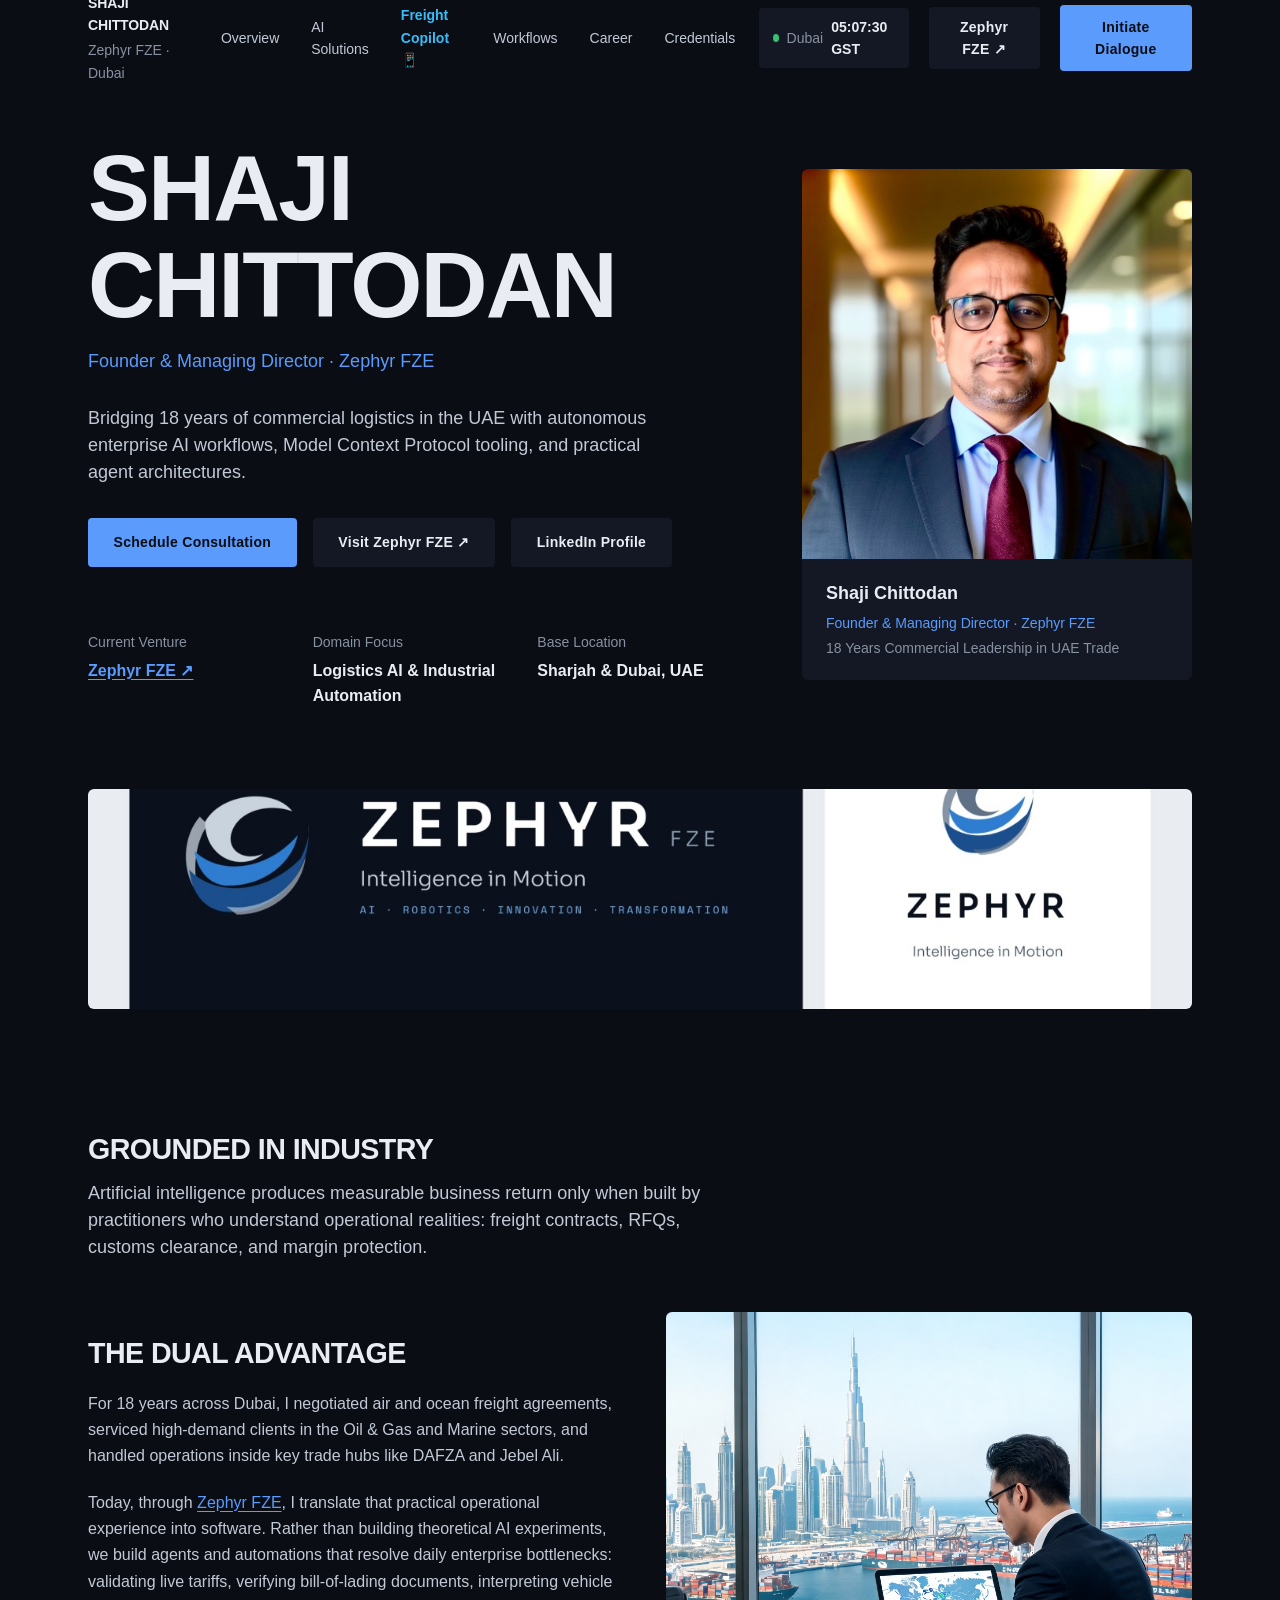
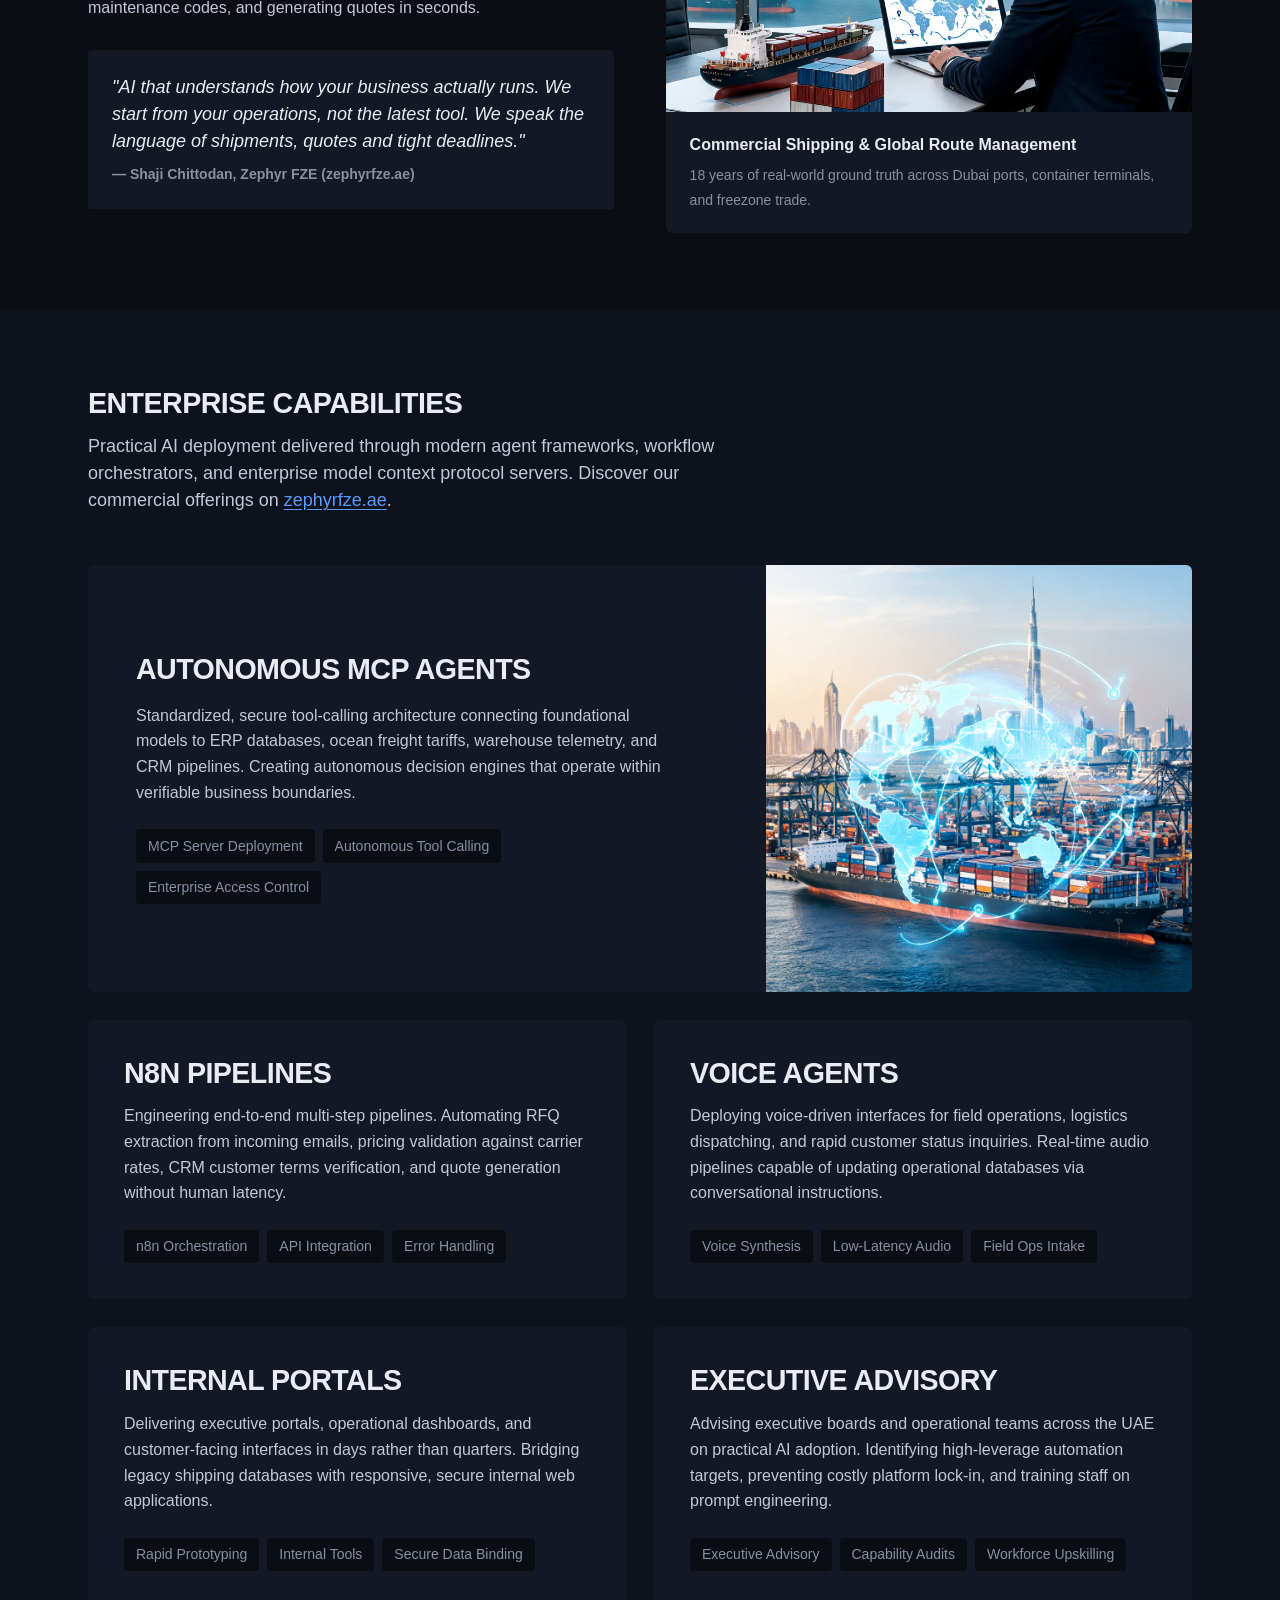
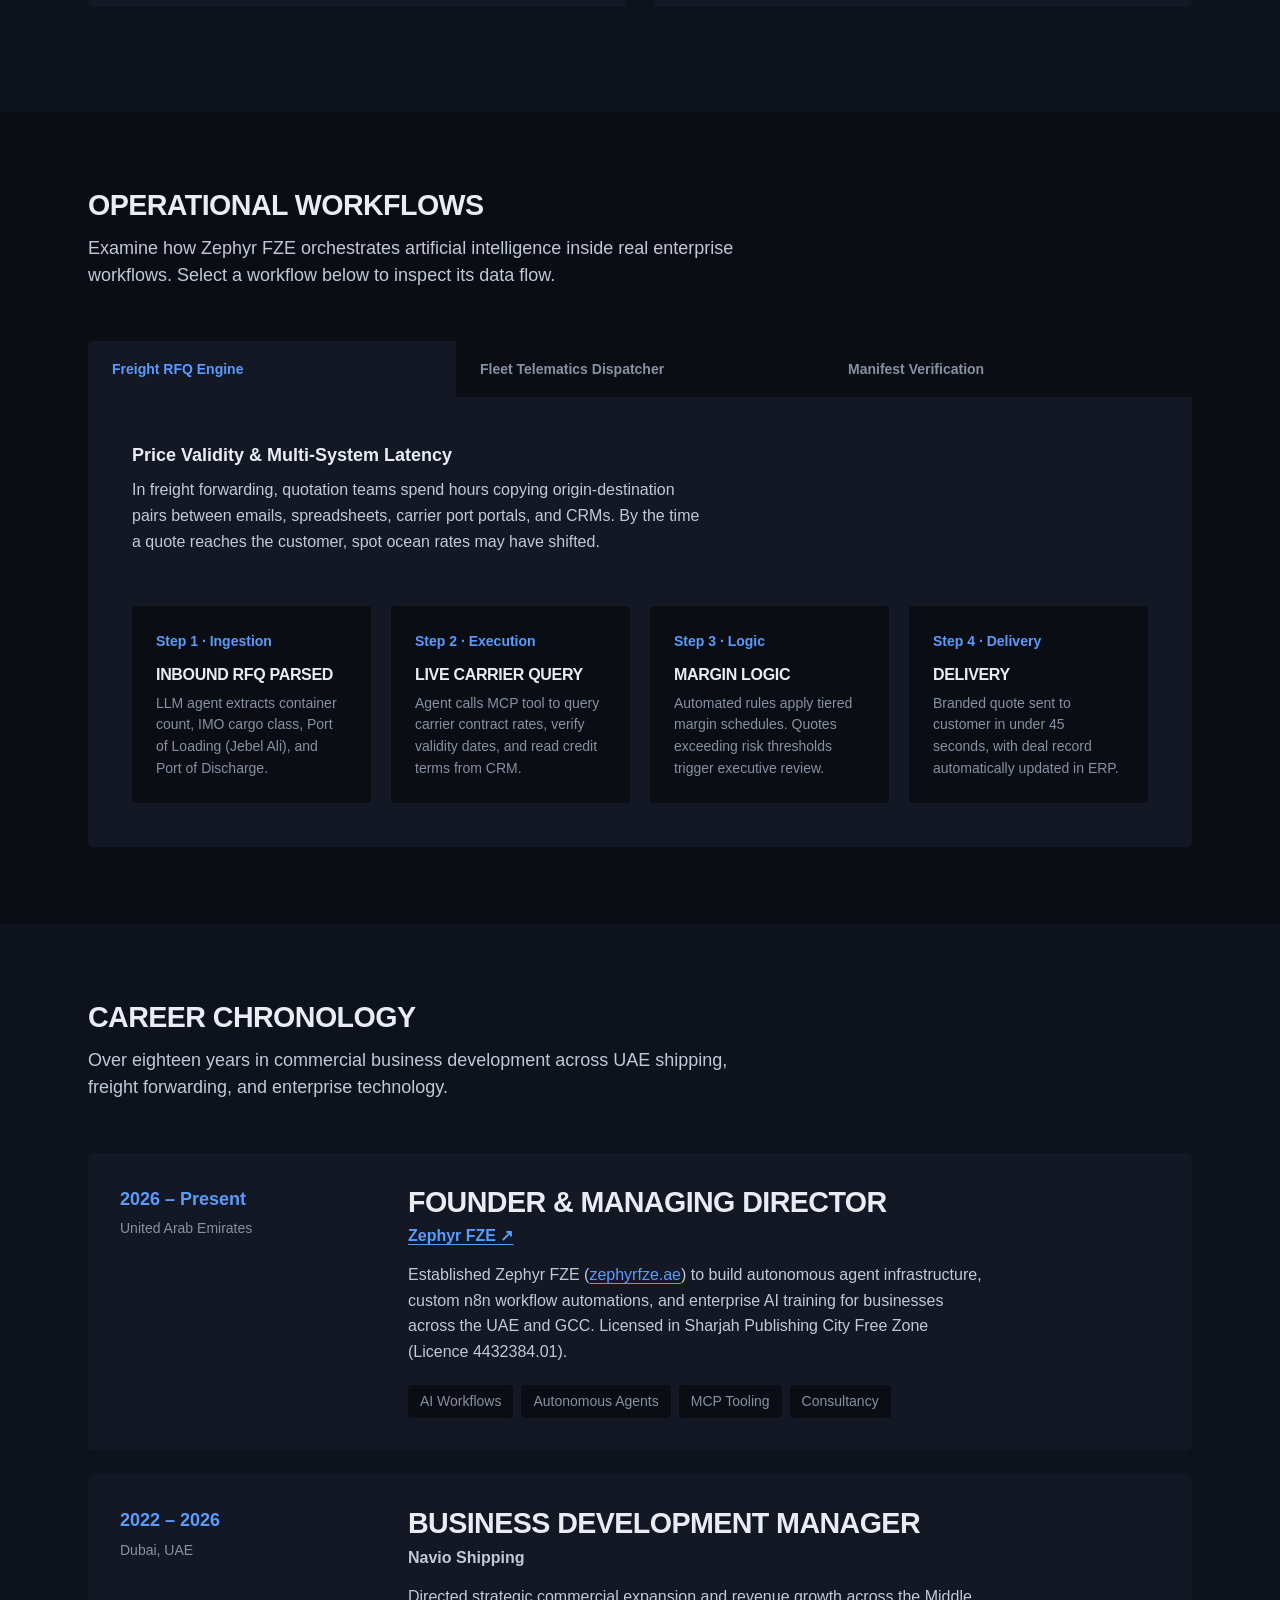
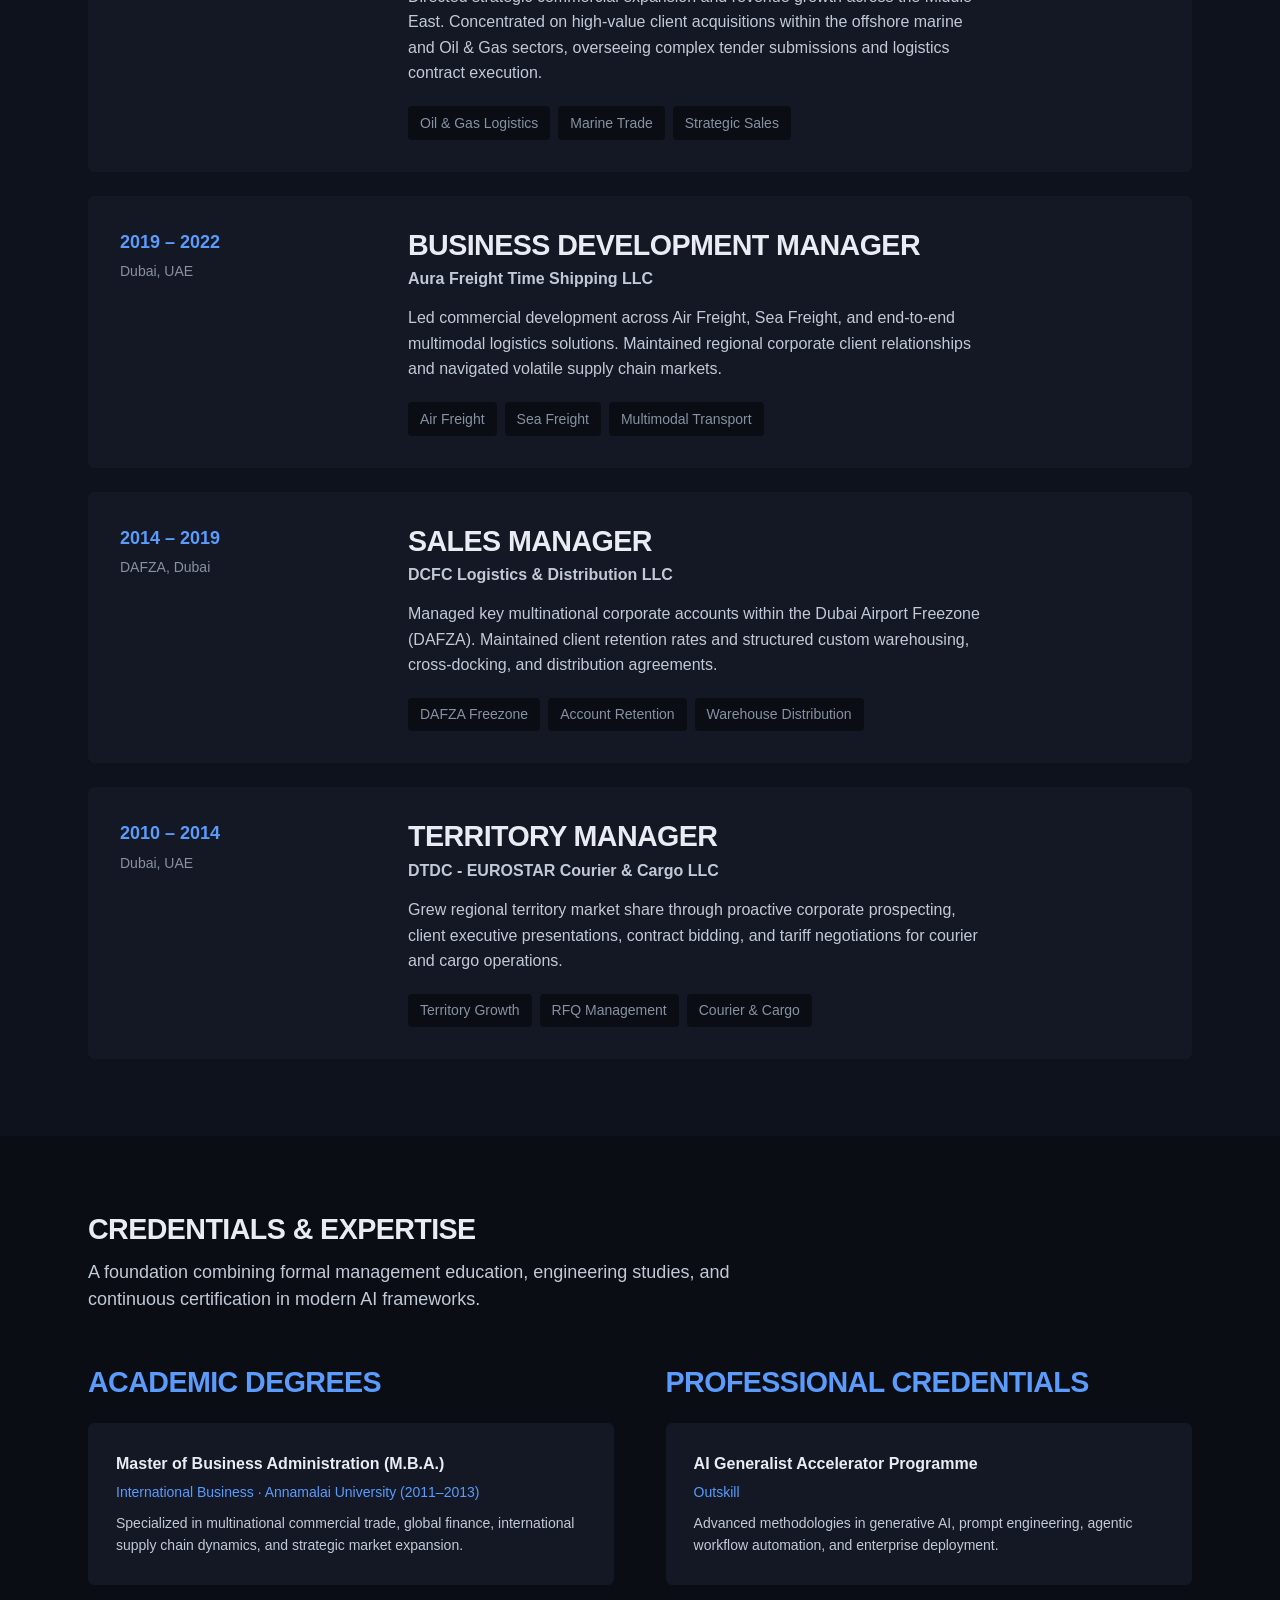
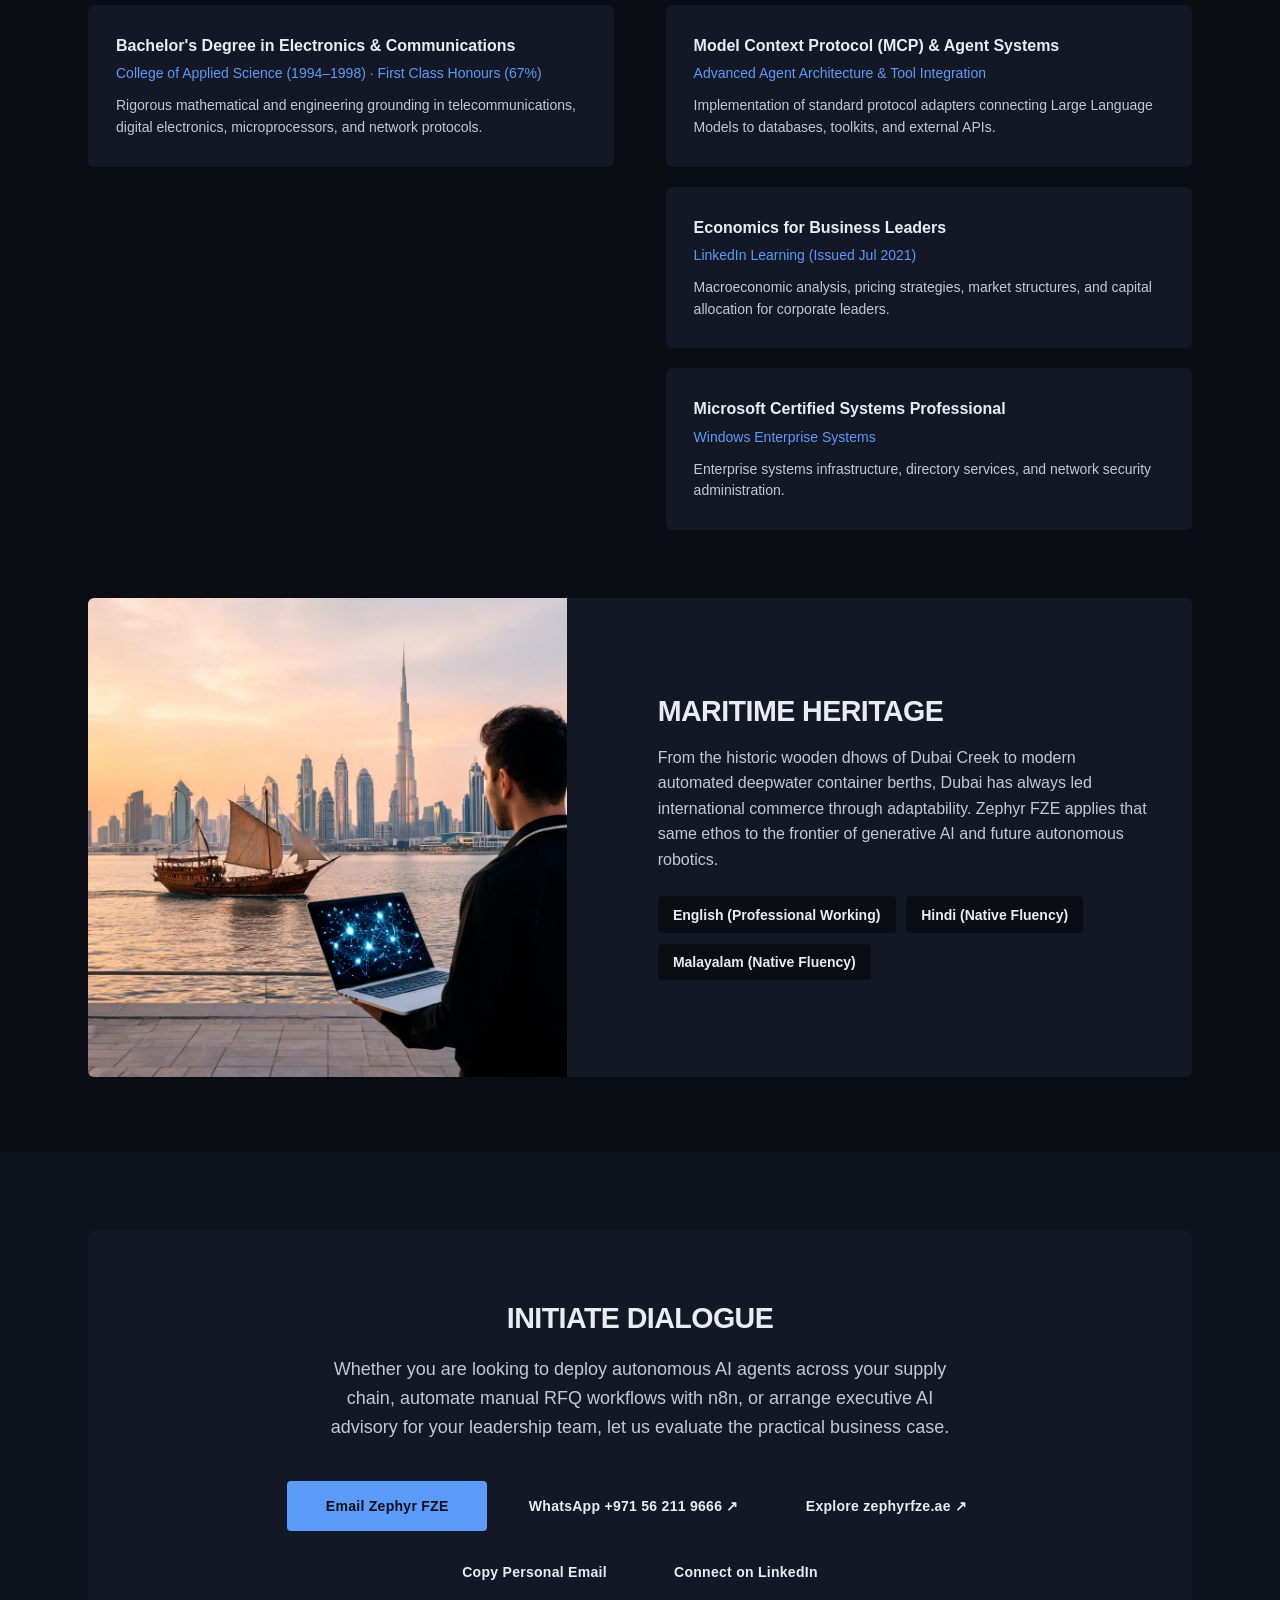
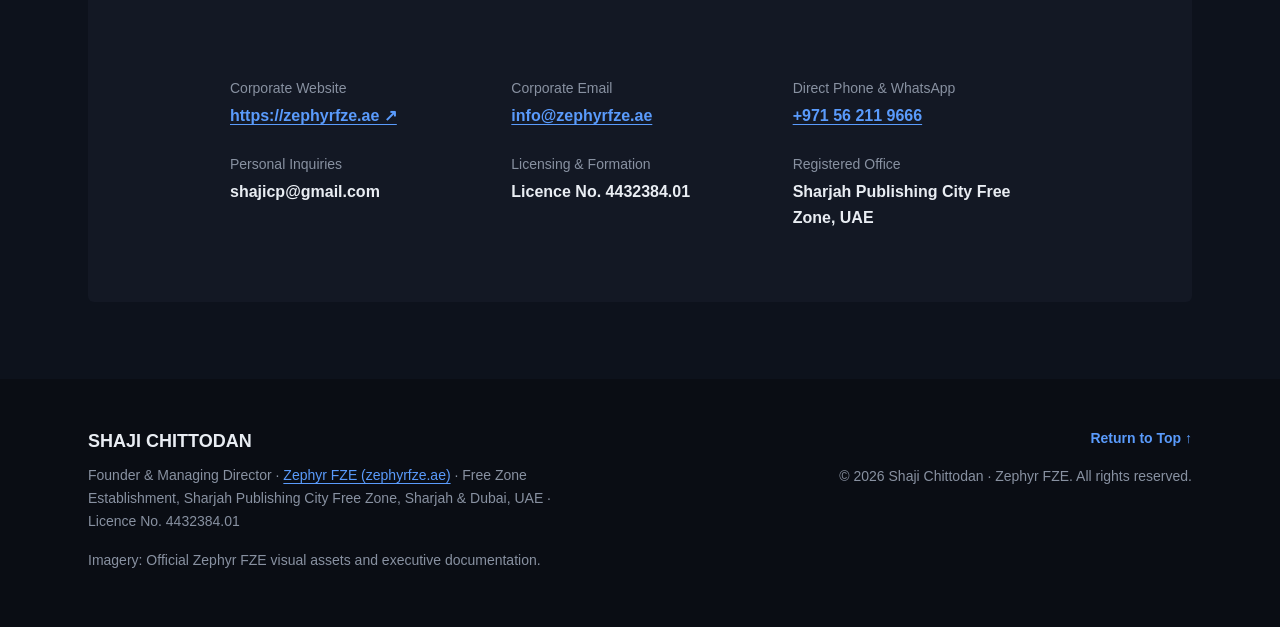
==== commit 03fe3cc8: "Add Freight Sales Copilot mobile app" ====
--- a/index.html
+++ b/index.html
@@ -26,6 +26,7 @@
       <nav class="main-nav" aria-label="Main Navigation">
         <a href="#overview" class="nav-link">Overview</a>
         <a href="#systems" class="nav-link">AI Solutions</a>
+        <a href="copilot.html" class="nav-link" style="color: #38bdf8; font-weight: 700;">Freight Copilot 📱</a>
         <a href="#workflows" class="nav-link">Workflows</a>
         <a href="#trajectory" class="nav-link">Career</a>
         <a href="#credentials" class="nav-link">Credentials</a>
@@ -53,6 +54,7 @@
       <nav class="mobile-nav">
         <a href="#overview" class="mobile-link">Overview</a>
         <a href="#systems" class="mobile-link">AI Solutions</a>
+        <a href="copilot.html" class="mobile-link" style="color: #38bdf8; font-weight: 700;">Freight Copilot (Mobile Web App) 📱</a>
         <a href="#workflows" class="mobile-link">Workflows</a>
         <a href="#trajectory" class="mobile-link">Career</a>
         <a href="#credentials" class="mobile-link">Credentials</a>
